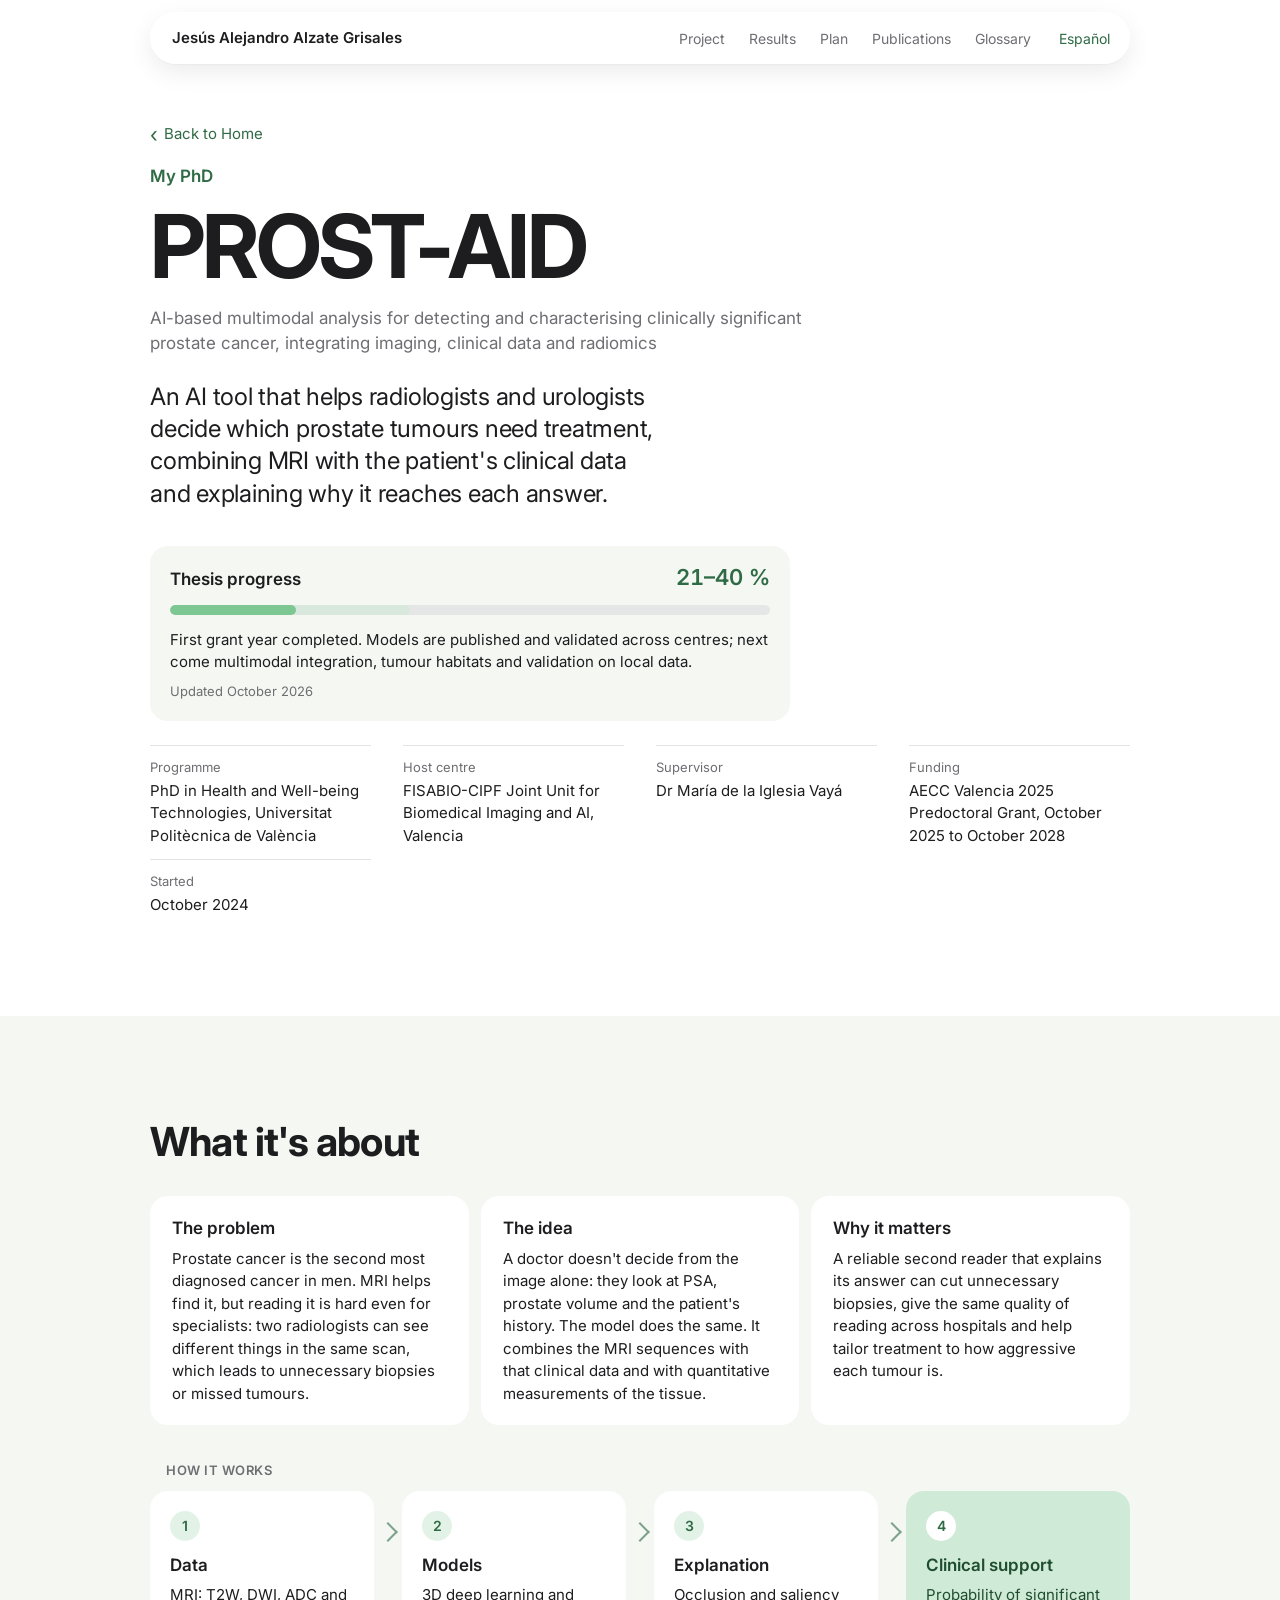
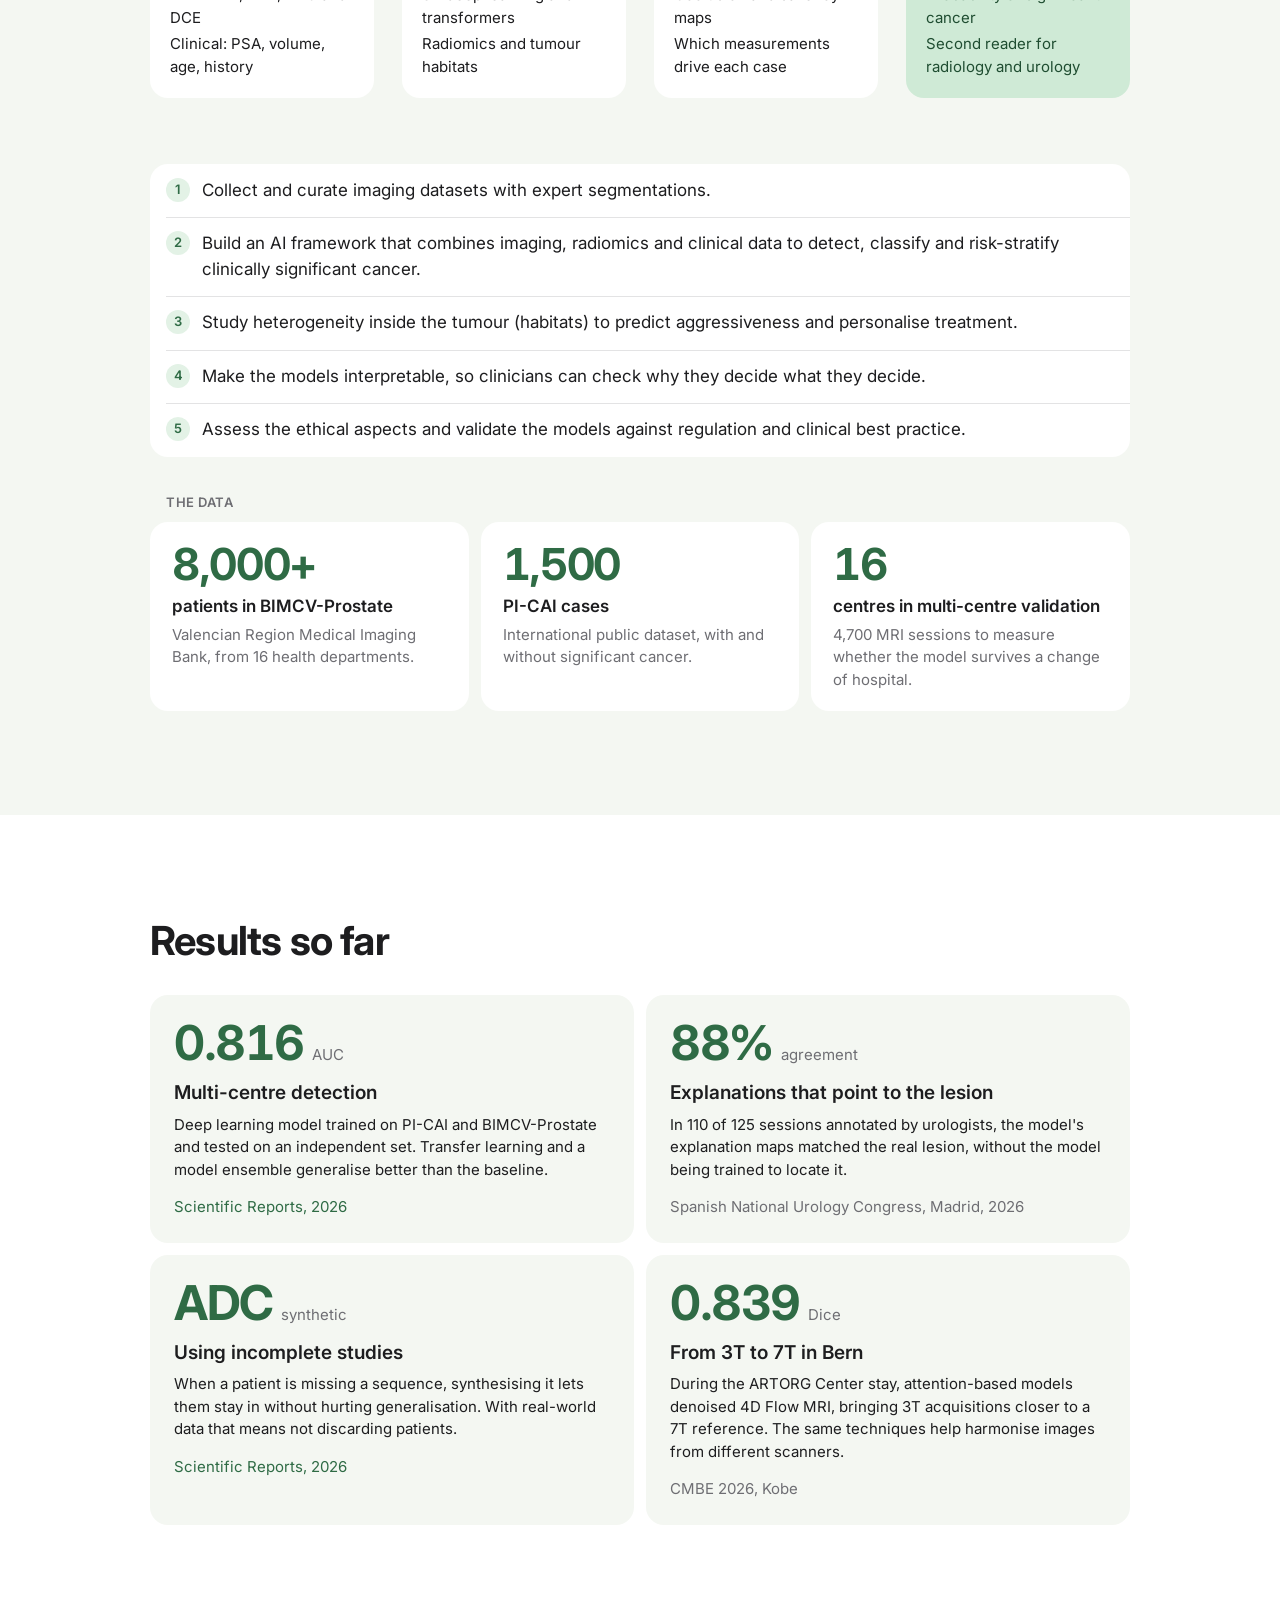
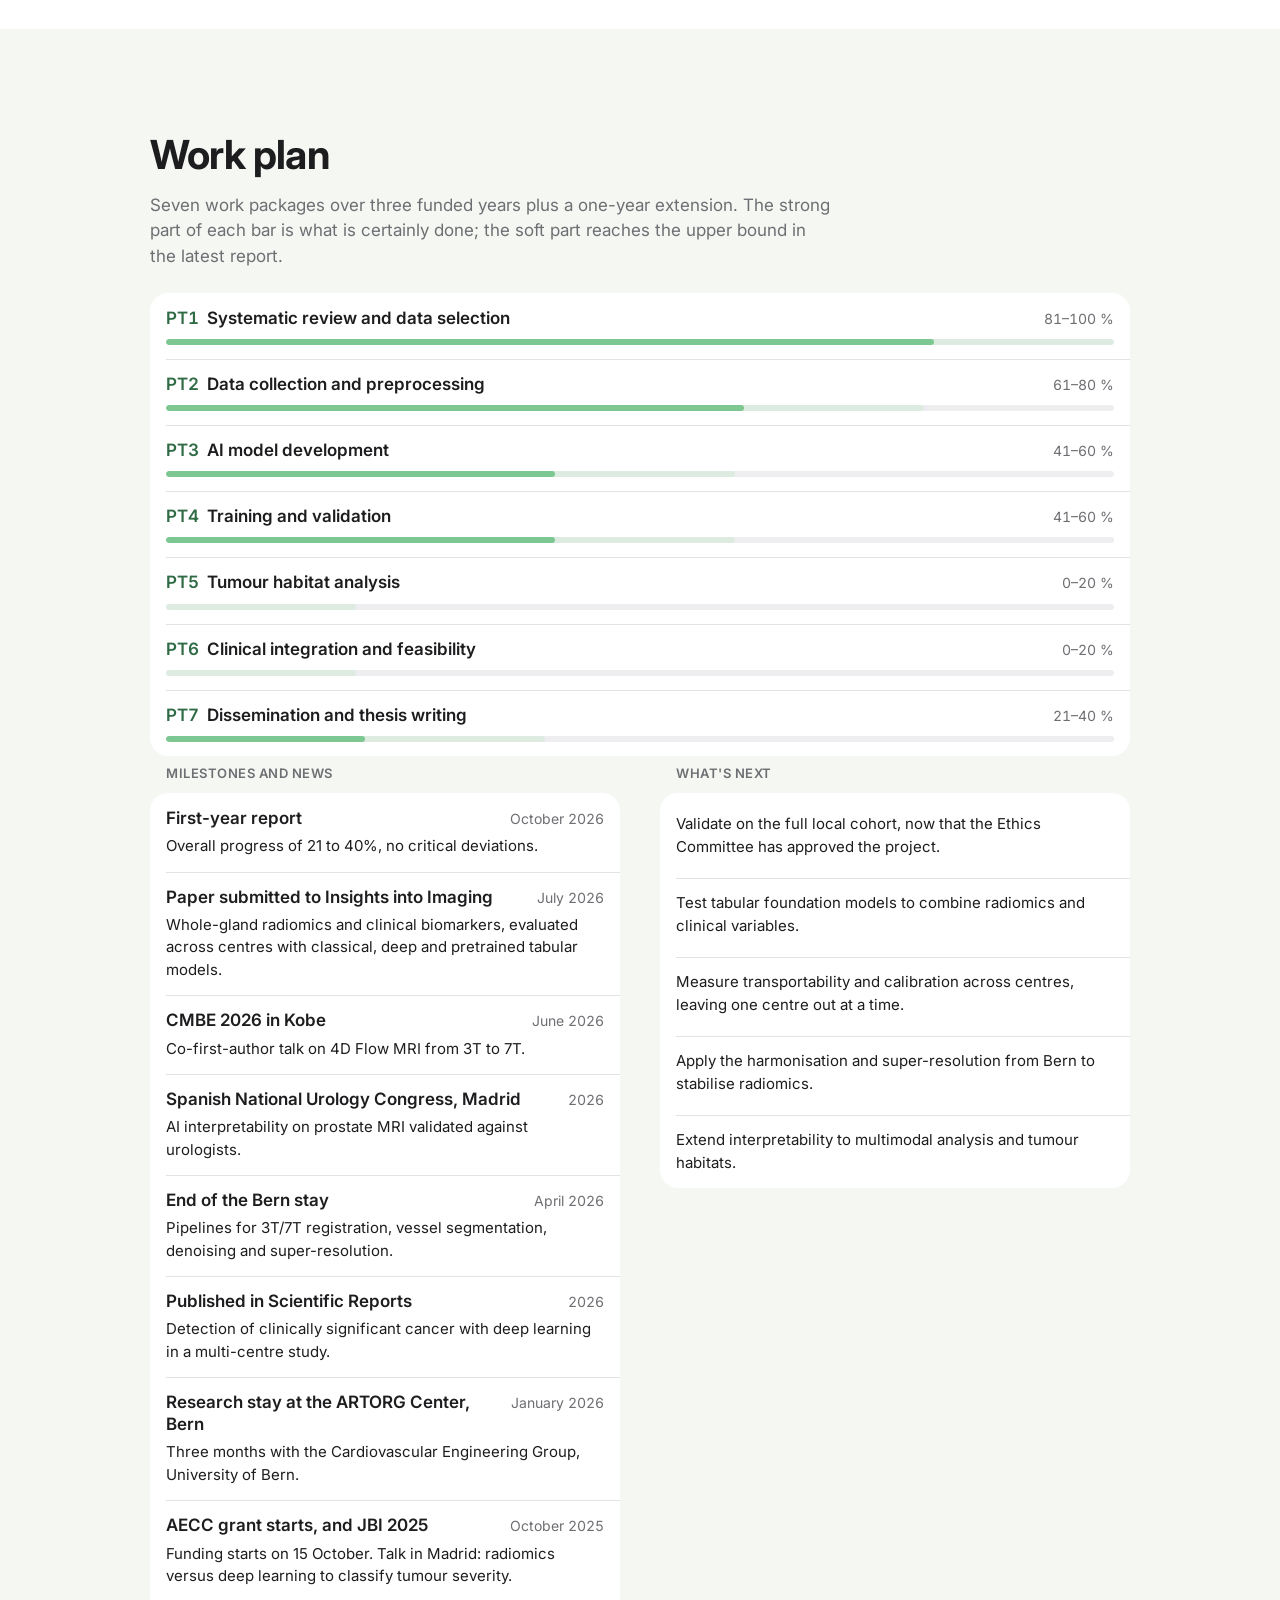
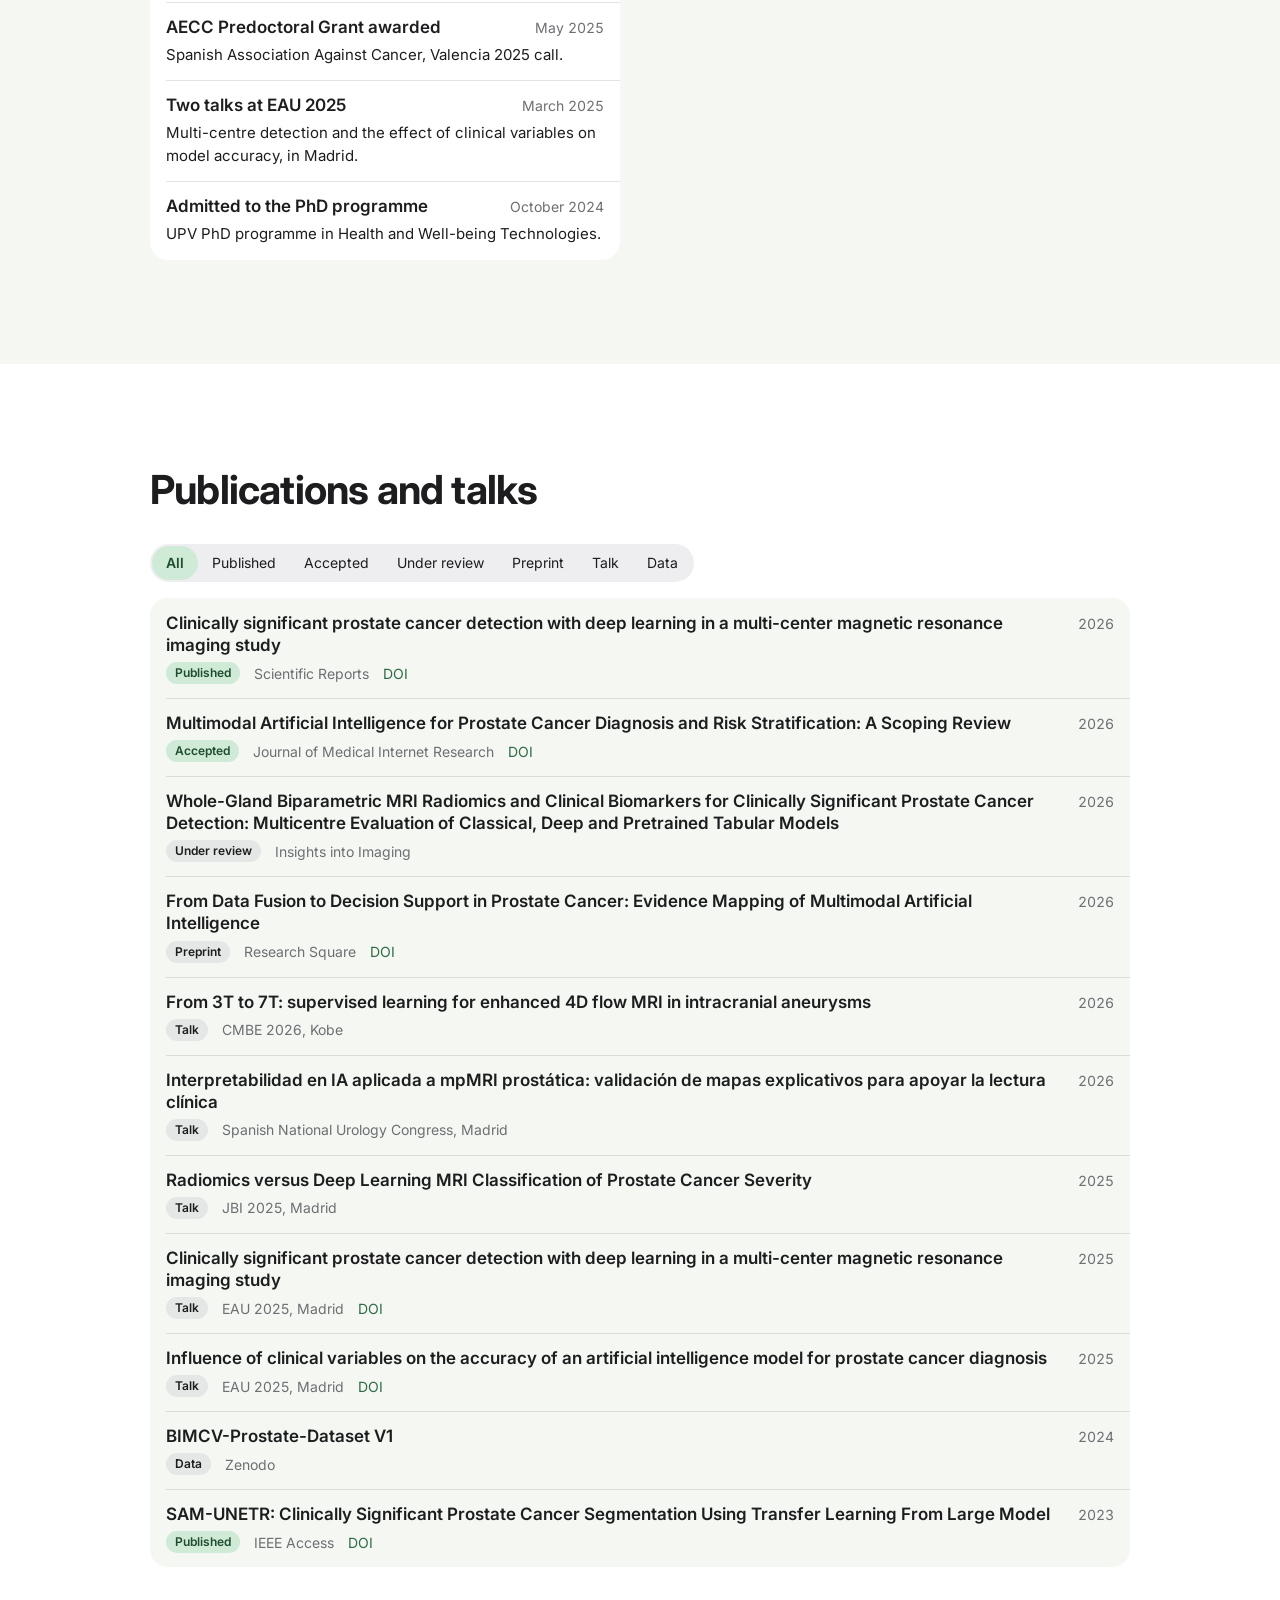
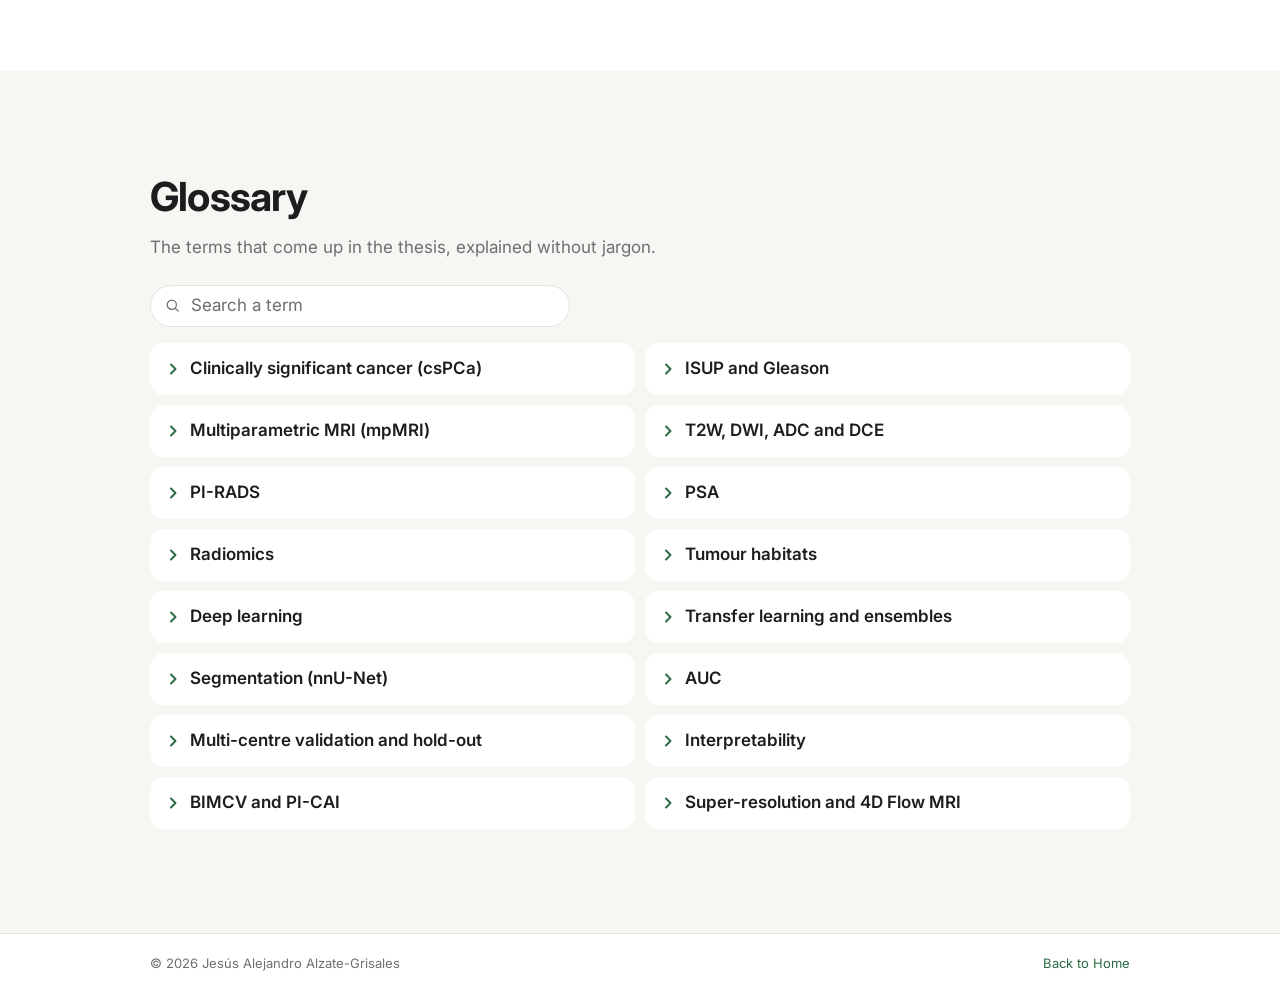
==== phd.html @ 86d47f2f "Add PhD page (PROST-AID) with progress, results, outputs and glossary Co-Authored-By: Claude Opus 5." ====
<!doctype html>
<html lang="es">
<head>
  <meta charset="utf-8">
  <meta name="viewport" content="width=device-width, initial-scale=1, viewport-fit=cover">
  <title>PROST-AID, tesis doctoral de Jesús Alejandro Alzate-Grisales</title>
  <meta name="description" content="Tesis doctoral PROST-AID: inteligencia artificial multimodal para detectar el cáncer de próstata clínicamente significativo con resonancia y datos clínicos.">
  <meta name="color-scheme" content="light dark">
  <meta name="theme-color" content="#f4f7f2" media="(prefers-color-scheme: light)">
  <meta name="theme-color" content="#000000" media="(prefers-color-scheme: dark)">
  <meta property="og:title" content="PROST-AID, tesis doctoral">
  <meta property="og:description" content="IA multimodal para detectar el cáncer de próstata clínicamente significativo.">
  <link rel="icon" href="data:image/svg+xml,%3Csvg xmlns='http://www.w3.org/2000/svg' viewBox='0 0 64 64'%3E%3Crect width='64' height='64' rx='14' fill='%23a8dcb5'/%3E%3Ctext x='32' y='42' font-family='-apple-system,Helvetica,Arial' font-size='26' font-weight='600' fill='%230f2b1a' text-anchor='middle'%3EJA%3C/text%3E%3C/svg%3E">
  <link rel="preconnect" href="https://fonts.googleapis.com">
  <link rel="preconnect" href="https://fonts.gstatic.com" crossorigin>
  <link href="https://fonts.googleapis.com/css2?family=Inter:wght@400;500;600;700&display=swap" rel="stylesheet">
  <link rel="stylesheet" href="styles.css?v=6">
</head>
<body>
  <a class="skip" href="#main" data-i18n="skip">Saltar al contenido</a>

  <header class="nav" id="nav">
    <div class="nav__pill">
      <a class="nav__brand" href="index.html">Jesús Alejandro Alzate Grisales</a>
      <nav class="nav__links" id="navLinks" aria-label="Secciones" data-i18n-aria="nav.label">
        <a href="#project" data-i18n="phd.nav.project">Proyecto</a>
        <a href="#results" data-i18n="phd.nav.results">Resultados</a>
        <a href="#plan" data-i18n="phd.nav.plan">Plan</a>
        <a href="#outputs" data-i18n="phd.nav.outputs">Publicaciones</a>
        <a href="#glossary" data-i18n="phd.nav.glossary">Glosario</a>
        <button class="lang" id="langToggle" type="button" lang="en">English</button>
      </nav>
      <button class="nav__menu" id="menuToggle" type="button" aria-expanded="false" aria-controls="navLinks">
        <span class="sr" data-i18n="nav.menu">Menú</span>
        <svg viewBox="0 0 24 24" width="22" height="22" aria-hidden="true"><path d="M4 8h16M4 16h16" stroke="currentColor" stroke-width="1.8" stroke-linecap="round"/></svg>
      </button>
    </div>
  </header>

  <main id="main">
    <section class="phero" id="top">
      <div class="wrap">
        <a class="back" href="index.html" data-i18n="phd.back">Volver al inicio</a>
        <p class="hero__role" data-i18n="phd.eyebrow">Mi doctorado</p>
        <h1 id="phdAcronym">PROST-AID</h1>
        <p class="phero__title" id="phdTitle"></p>
        <p class="phero__lede" id="phdLede"></p>

        <div class="status">
          <div class="status__top">
            <span class="status__label" data-i18n="phd.progress">Avance de la tesis</span>
            <span class="status__value" id="statusValue"></span>
          </div>
          <div class="bar" id="statusBar" role="img"><span class="bar__done"></span><span class="bar__range"></span></div>
          <p class="status__text" id="statusText"></p>
          <p class="status__updated" id="statusUpdated"></p>
        </div>

        <dl class="facts" id="facts"></dl>
      </div>
    </section>

    <section class="section section--grouped" id="project">
      <div class="wrap">
        <h2 class="reveal" data-i18n="phd.what">De qué trata</h2>
        <div class="why stagger" id="why"></div>

        <h3 class="subhead reveal" data-i18n="phd.how">Cómo funciona</h3>
        <ol class="flow stagger" id="flow"></ol>

        <h3 class="subhead reveal" data-i18n="phd.objectives">Objetivos</h3>
        <ol class="group stagger objectives" id="objectives"></ol>

        <h3 class="subhead reveal" data-i18n="phd.data">Los datos</h3>
        <div class="figures stagger" id="dataFigures"></div>
      </div>
    </section>

    <section class="section" id="results">
      <div class="wrap">
        <h2 class="reveal" data-i18n="phd.results">Resultados hasta ahora</h2>
        <div class="results stagger" id="resultCards"></div>
      </div>
    </section>

    <section class="section section--grouped" id="plan">
      <div class="wrap">
        <h2 class="reveal" data-i18n="phd.plan">Plan de trabajo</h2>
        <p class="lead reveal" data-i18n="phd.planLead">Siete paquetes de trabajo repartidos en tres años de ayuda y uno de prórroga. El tramo intenso de cada barra es lo completado con seguridad; el suave llega hasta el máximo que da el último informe.</p>
        <ol class="group stagger packages" id="packages"></ol>

        <div class="columns plan__cols">
          <div>
            <h3 class="subhead reveal" data-i18n="phd.log">Hitos y novedades</h3>
            <ol class="group stagger timeline" id="log"></ol>
          </div>
          <div>
            <h3 class="subhead reveal" data-i18n="phd.next">Lo siguiente</h3>
            <ul class="group stagger" id="next"></ul>
          </div>
        </div>
      </div>
    </section>

    <section class="section" id="outputs">
      <div class="wrap">
        <h2 class="reveal" data-i18n="phd.outputs">Publicaciones y comunicaciones</h2>
        <div class="seg reveal" role="radiogroup" aria-label="Estado" data-i18n-aria="phd.statusFilter" id="outFilter"></div>
        <ol class="group stagger outputs" id="outList"></ol>
      </div>
    </section>

    <section class="section section--grouped" id="glossary">
      <div class="wrap">
        <h2 class="reveal" data-i18n="phd.glossary">Glosario</h2>
        <p class="lead reveal" data-i18n="phd.glossaryLead">Los términos que aparecen en la tesis, explicados sin jerga.</p>
        <label class="search reveal">
          <svg viewBox="0 0 24 24" width="17" height="17" aria-hidden="true"><circle cx="11" cy="11" r="6.5" fill="none" stroke="currentColor" stroke-width="1.8"/><path d="M16 16l4 4" stroke="currentColor" stroke-width="1.8" stroke-linecap="round"/></svg>
          <span class="sr" data-i18n="phd.glossarySearch">Buscar un término</span>
          <input type="search" id="glossSearch" placeholder="Buscar un término" data-i18n-ph="phd.glossarySearch" autocomplete="off">
        </label>
        <div class="gloss stagger" id="glossList"></div>
        <p class="empty" id="glossEmpty" hidden data-i18n="phd.glossaryEmpty">Ningún término coincide.</p>
      </div>
    </section>
  </main>

  <footer class="footer">
    <div class="wrap footer__inner">
      <span>© <span id="year"></span> Jesús Alejandro Alzate-Grisales</span>
      <a href="index.html" data-i18n="phd.back">Volver al inicio</a>
    </div>
  </footer>

  <script src="data/phd.js?v=6"></script>
  <script src="js/i18n.js?v=6"></script>
  <script src="js/phd.js?v=6"></script>
</body>
</html>
---- styles.css ----
/* ---------- Tokens ----------
   Light (WCAG): ink-2 on grouped 4.7:1 · green ink on white 6.3:1, on grouped 5.9:1, on pastel-soft 5.5:1
                 primary button text #1f4d31 on pastel #cfead6 7.6:1
   Dark:         pastel #a8dcb5 on black 13.6:1, on card 11.0:1 · button text #0f2b1a on pastel 9.8:1 */
:root {
  --bg: #ffffff;
  --grouped: #f4f7f2;
  --card: #ffffff;
  --ink: #1d1d1f;
  --ink-2: #6e6e73;
  --separator: rgba(60, 60, 67, 0.14);
  --fill: rgba(118, 118, 128, 0.12);
  --green: #2f6b45;              /* links and text emphasis */
  --pastel: #cfead6;             /* primary action */
  --on-pastel: #1f4d31;
  --pastel-soft: #e3f2e6;        /* secondary action, selection */
  --switch-on: #7cc792;
  --nav-bg: rgba(255, 255, 255, 0.72);
  --nav-shadow: 0 1px 2px rgba(0,0,0,.04), 0 8px 24px rgba(0,0,0,.08);
  --radius: 18px;
  --font: -apple-system, BlinkMacSystemFont, "SF Pro Text", "Inter", "Segoe UI", system-ui, sans-serif;
  --font-display: -apple-system, BlinkMacSystemFont, "SF Pro Display", "Inter", "Segoe UI", system-ui, sans-serif;
  --ease: cubic-bezier(.25, .1, .25, 1);
  --ease-out: cubic-bezier(.16, 1, .3, 1);
}
@media (prefers-color-scheme: dark) {
  :root {
    --bg: #000000;
    --grouped: #000000;
    --card: #1c1c1e;
    --ink: #f5f5f7;
    --ink-2: #a1a1a6;
    --separator: rgba(84, 84, 88, 0.6);
    --fill: rgba(118, 118, 128, 0.24);
    --green: #a8dcb5;
    --pastel: #a8dcb5;
    --on-pastel: #0f2b1a;
    --pastel-soft: #22332a;
    --switch-on: #5fae78;
    --nav-bg: rgba(36, 36, 38, 0.72);
    --nav-shadow: 0 0 0 1px rgba(255,255,255,.08), 0 8px 24px rgba(0,0,0,.5);
  }
  .section--grouped { border-top: 1px solid var(--separator); }
}
@media (prefers-contrast: more) {
  :root { --ink-2: var(--ink); --separator: rgba(127, 127, 127, 0.7); }
}

/* ---------- Base ---------- */
*, *::before, *::after { box-sizing: border-box; }
html { scroll-behavior: smooth; scroll-padding-top: 88px; -webkit-text-size-adjust: 100%; }
body {
  margin: 0; background: var(--bg); color: var(--ink);
  font: 400 1.0625rem/1.5 var(--font);           /* 17px body */
  -webkit-font-smoothing: antialiased;
}
img { max-width: 100%; display: block; }
a { color: var(--green); text-decoration: none; }
a:hover { text-decoration: underline; text-underline-offset: 3px; }
button { font: inherit; color: inherit; }
:focus-visible { outline: 3px solid var(--green); outline-offset: 2px; border-radius: 8px; }
h1, h2, h3, h4 { margin: 0; font-family: var(--font-display); color: var(--ink); }
h2 { font-size: clamp(1.9rem, 3.4vw, 2.5rem); font-weight: 700; letter-spacing: -0.02em; line-height: 1.1; margin-bottom: 32px; }
p { margin: 0 0 1em; }
.sr { position: absolute; width: 1px; height: 1px; overflow: hidden; clip: rect(0 0 0 0); white-space: nowrap; }
.skip { position: absolute; left: 16px; top: -60px; z-index: 100; background: var(--pastel); color: var(--on-pastel); padding: 10px 16px; border-radius: 10px; }
.skip:focus { top: 12px; }

.wrap { width: min(980px, 100% - 32px); margin-inline: auto; }
.section { padding: clamp(64px, 9vw, 104px) 0; }
.section--grouped { background: var(--grouped); }
.subhead { font-size: .8125rem; font-weight: 600; color: var(--ink-2); text-transform: uppercase; letter-spacing: .04em; margin: 36px 0 10px 16px; }
.columns { display: grid; grid-template-columns: 1fr 1fr; gap: 0 40px; }
.columns > div > :first-child { margin-top: 0; }
@media (max-width: 760px) { .columns { grid-template-columns: 1fr; } .columns > div + div { margin-top: 48px; } }

/* ---------- Navigation: a floating capsule, the only translucent layer ---------- */
.nav { position: sticky; top: 12px; z-index: 50; height: 0; overflow: visible; }
.nav__pill {
  position: relative; width: min(980px, 100% - 32px); margin: 0 auto; height: 52px;
  display: flex; align-items: center; gap: 4px; padding: 0 8px 0 22px;
  border-radius: 980px; background: var(--nav-bg); box-shadow: var(--nav-shadow);
  -webkit-backdrop-filter: saturate(180%) blur(20px); backdrop-filter: saturate(180%) blur(20px);
}
@media (prefers-reduced-transparency: reduce) { .nav__pill { background: var(--card); -webkit-backdrop-filter: none; backdrop-filter: none; } }
.nav__brand { font-weight: 600; color: var(--ink); font-size: .9375rem; margin-right: auto; white-space: nowrap; overflow: hidden; text-overflow: ellipsis; }
.nav__brand:hover { text-decoration: none; }
.nav__links { display: flex; align-items: center; }
.nav__links a, .lang {
  display: inline-flex; align-items: center; min-height: 40px; padding: 0 12px; border-radius: 980px;
  color: var(--ink-2); font-size: .875rem; white-space: nowrap;
}
.nav__links a:hover { color: var(--ink); text-decoration: none; }
.nav__links a[aria-current] { color: var(--on-pastel); background: var(--pastel); }
.lang { border: 0; background: none; cursor: pointer; color: var(--green); margin-left: 4px; }
.lang:hover { background: var(--pastel-soft); }
.nav__menu { display: none; width: 44px; height: 44px; border: 0; background: none; cursor: pointer; place-items: center; border-radius: 50%; }
.nav__menu:hover { background: var(--fill); }
@media (max-width: 820px) {
  .nav__menu { display: grid; }
  .nav__pill { padding-left: 18px; }
  .nav__links {
    position: absolute; top: calc(100% + 8px); left: 0; right: 0; flex-direction: column; align-items: stretch;
    background: var(--card); border-radius: 22px; box-shadow: var(--nav-shadow); padding: 8px;
    display: none;
  }
  .nav__links.is-open { display: flex; }
  .nav__links a, .lang { font-size: 1.0625rem; min-height: 48px; padding: 0 16px; border-radius: 14px; color: var(--ink); margin: 0; }
  .lang { color: var(--green); }
}

/* ---------- Controls ---------- */
.btn {
  display: inline-flex; align-items: center; justify-content: center;
  min-height: 44px; padding: 0 22px; border-radius: 980px; border: 0; cursor: pointer;
  font-size: 1.0625rem; font-weight: 500; text-decoration: none !important; transition: filter .15s;
}
.btn:hover { filter: brightness(.96); }
.btn--primary { background: var(--pastel); color: var(--on-pastel); }
.btn--secondary { background: var(--fill); color: var(--ink); }
.btn--large { min-height: 50px; padding: 0 26px; }
.link { background: none; border: 0; color: var(--green); cursor: pointer; padding: 0; min-height: 44px; font-size: .9375rem; }
.link:hover { text-decoration: underline; text-underline-offset: 3px; }
.more { margin: 6px 0 0 16px; }

.seg { display: inline-flex; padding: 2px; border-radius: 980px; background: var(--fill); max-width: 100%; overflow-x: auto; scrollbar-width: none; }
.seg::-webkit-scrollbar { display: none; }
.seg button {
  border: 0; background: none; cursor: pointer; white-space: nowrap; min-height: 34px; padding: 0 14px;
  border-radius: 980px; font-size: .875rem; color: var(--ink);
}
.seg button[aria-checked="true"] { background: var(--pastel); color: var(--on-pastel); font-weight: 600; }

.toggle { display: inline-flex; align-items: center; gap: 10px; min-height: 44px; cursor: pointer; font-size: .9375rem; }
.toggle input { position: absolute; opacity: 0; width: 1px; height: 1px; }
.toggle__ui { width: 46px; height: 28px; border-radius: 28px; background: rgba(120, 120, 128, 0.32); position: relative; flex: none; transition: background .2s; }
.toggle__ui::after { content: ""; position: absolute; top: 2px; left: 2px; width: 24px; height: 24px; border-radius: 50%; background: #fff; box-shadow: 0 2px 4px rgba(0,0,0,.2); transition: transform .2s var(--ease); }
.toggle input:checked + .toggle__ui { background: var(--switch-on); }
.toggle input:checked + .toggle__ui::after { transform: translateX(18px); }
.toggle input:focus-visible + .toggle__ui { outline: 3px solid var(--green); outline-offset: 2px; }

/* ---------- Hero ---------- */
.hero { padding: 120px 0 clamp(64px, 9vw, 104px); }
.hero__grid { display: grid; grid-template-columns: minmax(260px, 380px) 1fr; gap: clamp(32px, 6vw, 72px); align-items: center; }
.hero__figure { margin: 0; position: relative; }
.hero__figure::before {                       /* soft pastel plate behind the portrait */
  content: ""; position: absolute; inset: 24px -18px -18px 24px; border-radius: 32px; background: var(--pastel); opacity: .7;
}
.hero__figure img { position: relative; width: 100%; height: auto; aspect-ratio: 4 / 5; object-fit: cover; object-position: 50% 18%; border-radius: 28px; background: var(--grouped); }
.hero__role { margin: 0 0 12px; font-size: 1.0625rem; font-weight: 600; color: var(--green); }
.hero h1 { font-size: clamp(2.5rem, 5.4vw, 4rem); font-weight: 700; letter-spacing: -0.03em; line-height: 1.04; }
.hero__lede { margin: 20px 0 0; font-size: clamp(1.25rem, 2.1vw, 1.5rem); line-height: 1.35; letter-spacing: -0.01em; max-width: 30ch; }
.hero__aff { margin: 14px 0 0; color: var(--ink-2); }
.hero__cta { display: flex; flex-wrap: wrap; gap: 12px; margin: 28px 0 16px; }
@media (max-width: 760px) {
  .hero { padding-top: 96px; }
  .hero__grid { grid-template-columns: 1fr; }
  .hero__figure { max-width: 300px; }
}

.profiles { list-style: none; padding: 0; margin: 0 0 0 -8px; display: flex; flex-wrap: wrap; gap: 0 4px; }
.profiles a { display: inline-flex; align-items: center; min-height: 44px; padding: 0 8px; font-size: .9375rem; }
.contact .profiles { justify-content: center; margin: 0; }

/* ---------- Grouped lists (inset grouped style) ---------- */
.group { list-style: none; margin: 0; padding: 0; background: var(--card); border-radius: var(--radius); overflow: hidden; }
.section:not(.section--grouped) .group { background: var(--grouped); }
@media (prefers-color-scheme: dark) { .section:not(.section--grouped) .group { background: var(--card); } }
.group li { padding: 14px 16px; position: relative; }
.group li + li::before { content: ""; position: absolute; top: 0; left: 16px; right: 0; border-top: 1px solid var(--separator); }
.group li[hidden] { display: none; }
.item__top { display: flex; justify-content: space-between; gap: 16px; align-items: baseline; }
.item__title { font-weight: 600; line-height: 1.3; }
.item__when { font-size: .875rem; color: var(--ink-2); white-space: nowrap; font-variant-numeric: tabular-nums; }
.item__org { font-size: .9375rem; color: var(--ink-2); margin-top: 2px; }
.item__text { font-size: .9375rem; margin: 6px 0 0; }
.group--compact li { padding: 11px 16px; }
.group--compact .item__title { font-weight: 400; }

/* ---------- About ---------- */
.about { display: grid; grid-template-columns: 1.5fr 1fr; gap: 24px 48px; align-items: start; }
.about__text p { font-size: 1.1875rem; line-height: 1.55; max-width: 60ch; }
.skills { margin: 0; background: var(--card); border-radius: var(--radius); }
.skills div { padding: 12px 16px; position: relative; }
.skills div + div::before { content: ""; position: absolute; top: 0; left: 16px; right: 0; border-top: 1px solid var(--separator); }
.skills dt { font-size: .8125rem; color: var(--ink-2); }
.skills dd { margin: 2px 0 0; font-size: .9375rem; }
@media (max-width: 760px) { .about { grid-template-columns: 1fr; } }
.areas { list-style: none; margin: 0; padding: 0; display: grid; grid-template-columns: repeat(2, 1fr); gap: 12px; }
.areas li { background: var(--card); border-radius: var(--radius); padding: 18px 20px; }
.areas h4 { margin: 0 0 4px; font-size: 1.0625rem; font-weight: 600; }
.areas p { margin: 0; font-size: .9375rem; color: var(--ink-2); }
@media (max-width: 600px) { .areas { grid-template-columns: 1fr; } }

/* ---------- Publications ---------- */
.pubhead { display: flex; flex-wrap: wrap; justify-content: space-between; align-items: baseline; gap: 8px 24px; margin-bottom: 24px; }
.pubhead h2 { margin: 0; }
.pubhead__meta { margin: 0; color: var(--ink-2); font-size: .9375rem; }
.toolbar { display: flex; flex-wrap: wrap; align-items: center; gap: 12px 16px; }
.search { flex: 1 1 260px; display: flex; align-items: center; gap: 8px; background: var(--card); border-radius: 980px; padding: 0 14px; color: var(--ink-2); box-shadow: inset 0 0 0 1px var(--separator); }
.search input { flex: 1; min-width: 0; border: 0; background: none; outline: none; min-height: 42px; font: inherit; font-size: 1.0625rem; color: var(--ink); }
.search input::placeholder { color: var(--ink-2); }
.search:focus-within { outline: 3px solid var(--green); outline-offset: 1px; }
.toolbar__status { display: flex; justify-content: space-between; align-items: center; gap: 12px; margin: 8px 0 12px; color: var(--ink-2); font-size: .9375rem; font-variant-numeric: tabular-nums; }

.year { background: var(--card); border-radius: var(--radius); margin-bottom: 12px; overflow: hidden; }
.year__head {
  all: unset; box-sizing: border-box; width: 100%; cursor: pointer; display: flex; align-items: center; gap: 12px;
  min-height: 56px; padding: 0 16px;
}
.year__head:focus-visible { outline: 3px solid var(--green); outline-offset: -3px; border-radius: var(--radius); }
.chev { width: 14px; height: 14px; color: var(--green); flex: none; transition: transform .2s var(--ease); }
.year__head[aria-expanded="true"] .chev { transform: rotate(90deg); }
.year__label { font: 600 1.375rem/1 var(--font-display); letter-spacing: -0.01em; font-variant-numeric: tabular-nums; }
.year__count { margin-left: auto; color: var(--ink-2); font-size: .9375rem; }
.year__body { list-style: none; margin: 0; padding: 0 0 4px; }
.year__body[hidden] { display: none; }

.pub { padding: 14px 16px 10px 42px; position: relative; }
.pub::before { content: ""; position: absolute; top: 0; left: 42px; right: 0; border-top: 1px solid var(--separator); }
.pub__title { font-size: 1.0625rem; font-weight: 600; line-height: 1.35; margin: 0; }
.pub__title a { color: var(--ink); }
.pub__title a:hover { color: var(--green); }
.pub__authors { margin: 4px 0 0; font-size: .9375rem; color: var(--ink-2); }
.pub__authors strong { color: var(--ink); font-weight: 600; }
.pub__authors button { background: none; border: 0; padding: 0; color: var(--green); cursor: pointer; font-size: inherit; }
.pub__venue { margin: 2px 0 0; font-size: .9375rem; color: var(--ink-2); }
.pub__meta { display: flex; flex-wrap: wrap; align-items: center; gap: 0 18px; margin-top: 2px; font-size: .875rem; color: var(--ink-2); }
.pub__meta .link { display: inline-flex; align-items: center; font-size: .875rem; min-height: 36px; }
@media (max-width: 560px) { .pub { padding-left: 16px; } .pub::before { left: 16px; } }

.empty { text-align: center; color: var(--ink-2); padding: 40px 0; }
.pubfoot { margin-top: 24px; }

/* ---------- Contact & footer ---------- */
.contact { text-align: center; }
.contact h2 { margin-bottom: 12px; }
.contact__inner p { color: var(--ink-2); font-size: 1.1875rem; margin: 0; }
.contact__mail { display: flex; flex-wrap: wrap; justify-content: center; gap: 12px; margin: 28px 0 16px; }
.footer { padding: 20px 0 32px; font-size: .8125rem; color: var(--ink-2); border-top: 1px solid var(--separator); }
.footer__inner { display: flex; flex-wrap: wrap; justify-content: space-between; gap: 8px; }
.noscript { text-align: center; padding: 16px; }

.toast {
  position: fixed; left: 50%; bottom: 24px; transform: translateX(-50%); opacity: 0; pointer-events: none; z-index: 90;
  background: var(--ink); color: var(--bg); padding: 10px 18px; border-radius: 980px; font-size: .9375rem;
  transition: opacity .2s; max-width: calc(100% - 32px);
}
.toast.is-on { opacity: 1; }

/* ---------- PhD page ---------- */
.phero { padding: 112px 0 clamp(56px, 8vw, 88px); }
.back { display: inline-flex; align-items: center; min-height: 44px; font-size: .9375rem; margin-bottom: 8px; }
.back::before { content: "‹"; font-size: 1.4em; line-height: 1; margin-right: 6px; }
.phero h1 { font-size: clamp(3rem, 8vw, 5.5rem); font-weight: 700; letter-spacing: -0.04em; line-height: 1; }
.phero__title { margin: 16px 0 0; color: var(--ink-2); font-size: 1.0625rem; max-width: 62ch; }
.phero__lede { margin: 24px 0 0; font-size: clamp(1.25rem, 2.1vw, 1.5rem); line-height: 1.35; letter-spacing: -0.01em; max-width: 34ch; }
.lead { color: var(--ink-2); max-width: 62ch; margin: -16px 0 24px; }

.status { margin-top: 36px; background: var(--grouped); border-radius: var(--radius); padding: 20px; max-width: 640px; }
@media (prefers-color-scheme: dark) { .status { background: var(--card); } }
.status__top { display: flex; justify-content: space-between; align-items: baseline; gap: 12px; margin-bottom: 12px; }
.status__label { font-weight: 600; }
.status__value { font: 600 1.375rem/1 var(--font-display); font-variant-numeric: tabular-nums; color: var(--green); }
.status__text { margin: 14px 0 0; font-size: .9375rem; }
.status__updated { margin: 8px 0 0; font-size: .8125rem; color: var(--ink-2); }

/* progress shown as a range: solid up to what is certain, soft up to the reported ceiling */
.bar { position: relative; height: 10px; border-radius: 10px; background: var(--fill); overflow: hidden; }
.bar--thin { height: 6px; margin-top: 10px; }
.bar__done, .bar__range { position: absolute; inset: 0 auto 0 0; border-radius: inherit; }
.bar__range { width: var(--to); background: var(--pastel); opacity: .55; }
.bar__done { width: var(--from); background: var(--switch-on); z-index: 1; }
.js .bar__done, .js .bar__range { transition: width 1.1s var(--ease-out) .2s; }
.js .stagger:not(.is-in) .bar__done, .js .stagger:not(.is-in) .bar__range { width: 0; }

.facts { margin: 24px 0 0; display: grid; grid-template-columns: repeat(auto-fit, minmax(220px, 1fr)); gap: 0 32px; max-width: 980px; }
.facts div { padding: 12px 0; border-top: 1px solid var(--separator); }
.facts dt { font-size: .8125rem; color: var(--ink-2); }
.facts dd { margin: 2px 0 0; font-size: .9375rem; }

.why { display: grid; grid-template-columns: repeat(3, 1fr); gap: 12px; }
.card { background: var(--card); border-radius: var(--radius); padding: 20px 22px; }
.card h3 { font-size: 1.0625rem; font-weight: 600; margin-bottom: 6px; }
.card p { margin: 0; font-size: .9375rem; }
@media (max-width: 820px) { .why { grid-template-columns: 1fr; } }

/* the signature element: data flowing into a decision */
.flow { list-style: none; margin: 0; padding: 0; display: grid; grid-template-columns: repeat(4, 1fr); gap: 28px; counter-reset: step; }
.flow__step { position: relative; background: var(--card); border-radius: var(--radius); padding: 20px; counter-increment: step; }
.flow__step::before {
  content: counter(step); display: grid; place-items: center; width: 30px; height: 30px; border-radius: 50%;
  background: var(--pastel-soft); color: var(--green); font-weight: 600; font-size: .875rem; margin-bottom: 12px;
}
.flow__step:not(:last-child)::after {
  content: ""; position: absolute; top: 34px; right: -21px; width: 14px; height: 14px;
  border-top: 2px solid var(--green); border-right: 2px solid var(--green); transform: rotate(45deg); opacity: .6;
}
.flow__step:last-child { background: var(--pastel); color: var(--on-pastel); }
.flow__step:last-child h3 { color: var(--on-pastel); }
.flow__step:last-child::before { background: var(--card); }
.flow h3 { font-size: 1.0625rem; font-weight: 600; margin-bottom: 6px; }
.flow ul { list-style: none; margin: 0; padding: 0; font-size: .9375rem; }
.flow ul li + li { margin-top: 4px; }
@media (max-width: 820px) {
  .flow { grid-template-columns: 1fr; gap: 26px; }
  .flow__step:not(:last-child)::after { top: auto; right: auto; bottom: -19px; left: 32px; transform: rotate(135deg); }
}

.objectives { counter-reset: obj; }
.objectives li { counter-increment: obj; padding-left: 52px; }
.objectives li::after { content: counter(obj); position: absolute; left: 16px; top: 14px; width: 24px; height: 24px; border-radius: 50%; background: var(--pastel-soft); color: var(--green); font-size: .8125rem; font-weight: 600; display: grid; place-items: center; }

.figures { display: grid; grid-template-columns: repeat(3, 1fr); gap: 12px; }
.figure { background: var(--card); border-radius: var(--radius); padding: 20px 22px; }
.figure__value { display: block; font: 700 clamp(2rem, 4vw, 2.75rem)/1 var(--font-display); letter-spacing: -0.03em; color: var(--green); font-variant-numeric: tabular-nums; }
.figure__label { display: block; font-weight: 600; margin-top: 8px; }
.figure p { margin: 4px 0 0; font-size: .9375rem; color: var(--ink-2); }
@media (max-width: 760px) { .figures { grid-template-columns: 1fr; } }

.results { display: grid; grid-template-columns: repeat(2, 1fr); gap: 12px; }
.result { background: var(--grouped); border-radius: var(--radius); padding: 24px; }
@media (prefers-color-scheme: dark) { .result { background: var(--card); } }
.result__metric { margin: 0 0 12px; }
.result__metric span { font: 700 clamp(2.25rem, 4.4vw, 3rem)/1 var(--font-display); letter-spacing: -0.03em; color: var(--green); font-variant-numeric: tabular-nums; }
.result__metric small { font-size: .9375rem; color: var(--ink-2); margin-left: 4px; }
.result h3 { font-size: 1.1875rem; font-weight: 600; margin-bottom: 6px; }
.result p { font-size: .9375rem; }
.result__src { margin: 0; color: var(--ink-2); font-size: .875rem; }
@media (max-width: 760px) { .results { grid-template-columns: 1fr; } }

.pkg__id { color: var(--green); font-variant-numeric: tabular-nums; margin-right: 4px; }
.plan__cols { margin-top: 8px; }
.timeline .item__title { font-weight: 600; }

#outFilter { margin-bottom: 16px; }
.out__meta { display: flex; flex-wrap: wrap; align-items: center; gap: 4px 14px; margin-top: 6px; font-size: .875rem; color: var(--ink-2); }
.chip { display: inline-flex; align-items: center; min-height: 22px; padding: 0 9px; border-radius: 980px; font-size: .75rem; font-weight: 600; background: var(--fill); color: var(--ink); }
.chip--published, .chip--accepted { background: var(--pastel); color: var(--on-pastel); }

#glossary .search { max-width: 420px; margin-bottom: 16px; }
.gloss { display: grid; grid-template-columns: repeat(2, 1fr); gap: 10px; align-items: start; }
.gloss__item { background: var(--card); border-radius: 14px; }
.gloss__item summary { display: flex; align-items: center; gap: 10px; min-height: 52px; padding: 0 16px; cursor: pointer; font-weight: 600; list-style: none; }
.gloss__item summary::-webkit-details-marker { display: none; }
.gloss__item[open] .chev { transform: rotate(90deg); }
.gloss__item summary:focus-visible { outline: 3px solid var(--green); outline-offset: -3px; border-radius: 14px; }
.gloss__item p { margin: 0; padding: 0 16px 16px 40px; font-size: .9375rem; }
@media (max-width: 760px) { .gloss { grid-template-columns: 1fr; } }

.about__more { display: inline-flex; align-items: center; min-height: 44px; font-weight: 500; }

/* ---------- Motion ----------
   Entrance on load, reveal on scroll, short and once. Reduced motion turns all of it off. */
@keyframes rise { from { opacity: 0; transform: translate3d(0, 18px, 0); } }
@keyframes plate { from { opacity: 0; transform: translate3d(-24px, -24px, 0) scale(.96); } }
@keyframes settle { from { opacity: 0; transform: scale(1.04); } }

.hero__figure img { animation: settle .9s var(--ease-out) both; }
.hero__figure::before { animation: plate 1s .15s var(--ease-out) both; transform: translate3d(0, var(--py, 0px), 0); }
.hero__text > * { animation: rise .7s var(--ease-out) both; }
.hero__text > :nth-child(1) { animation-delay: .1s; }
.hero__text > :nth-child(2) { animation-delay: .18s; }
.hero__text > :nth-child(3) { animation-delay: .26s; }
.hero__text > :nth-child(4) { animation-delay: .32s; }
.hero__text > :nth-child(5) { animation-delay: .38s; }
.hero__text > :nth-child(6) { animation-delay: .44s; }
.nav__pill { animation: rise .6s var(--ease-out) both; transition: box-shadow .3s, background .3s; }
.nav.is-scrolled .nav__pill { box-shadow: var(--nav-shadow), 0 12px 32px rgba(0,0,0,.06); }

/* single blocks */
.js .reveal { transition: opacity .7s var(--ease-out), transform .7s var(--ease-out); }
.js .reveal:not(.is-in) { opacity: 0; transform: translate3d(0, 28px, 0); }
/* lists: the children arrive one after another */
.js .stagger > * { transition: opacity .6s var(--ease-out), transform .6s var(--ease-out); transition-delay: calc(min(var(--i, 0), 8) * 60ms); }
.js .stagger:not(.is-in) > * { opacity: 0; transform: translate3d(0, 20px, 0); }
.stagger > :nth-child(2) { --i: 1; } .stagger > :nth-child(3) { --i: 2; } .stagger > :nth-child(4) { --i: 3; }
.stagger > :nth-child(5) { --i: 4; } .stagger > :nth-child(6) { --i: 5; } .stagger > :nth-child(7) { --i: 6; }
.stagger > :nth-child(8) { --i: 7; } .stagger > :nth-child(n+9) { --i: 8; }
.js dl.stagger > * { transition-delay: calc(min(var(--i, 0), 8) * 30ms); }

/* opening a year, or showing more rows */
.is-opening > li { animation: rise .45s var(--ease-out) both; }
.is-opening > li:nth-child(2) { animation-delay: 40ms; } .is-opening > li:nth-child(3) { animation-delay: 80ms; }
.is-opening > li:nth-child(4) { animation-delay: 120ms; } .is-opening > li:nth-child(n+5) { animation-delay: 160ms; }

/* light physicality on cards and buttons */
.areas li { transition: transform .3s var(--ease-out), box-shadow .3s var(--ease-out); }
@media (hover: hover) {
  .areas li:hover { transform: translateY(-3px); box-shadow: 0 10px 28px rgba(0,0,0,.07); }
}
.btn { transition: filter .15s, transform .15s var(--ease-out); }
.btn:active { transform: scale(.97); }

@media (prefers-reduced-motion: reduce) {
  html { scroll-behavior: auto; }
  *, *::before, *::after { transition-duration: .01ms !important; transition-delay: 0s !important; animation: none !important; }
  .js .reveal:not(.is-in), .js .stagger:not(.is-in) > * { opacity: 1; transform: none; }
  .hero__figure::before { transform: none; }
}
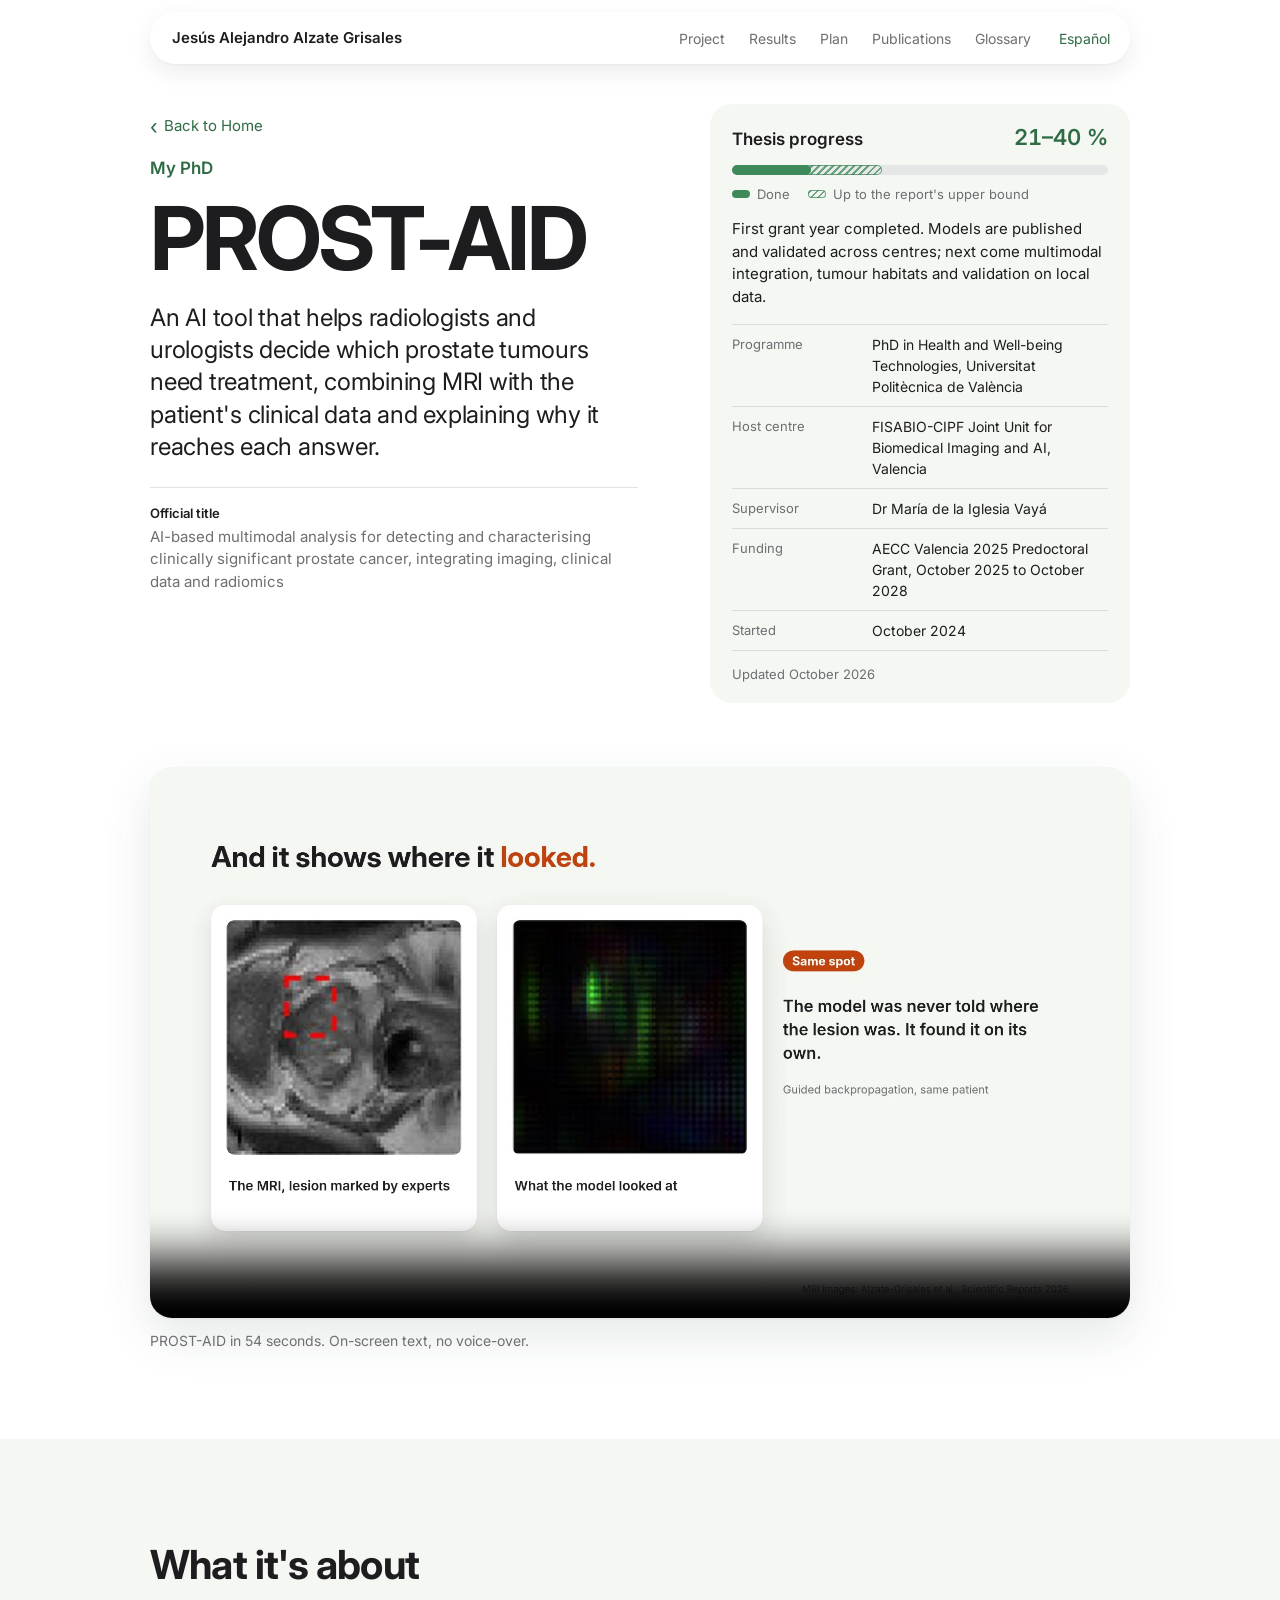
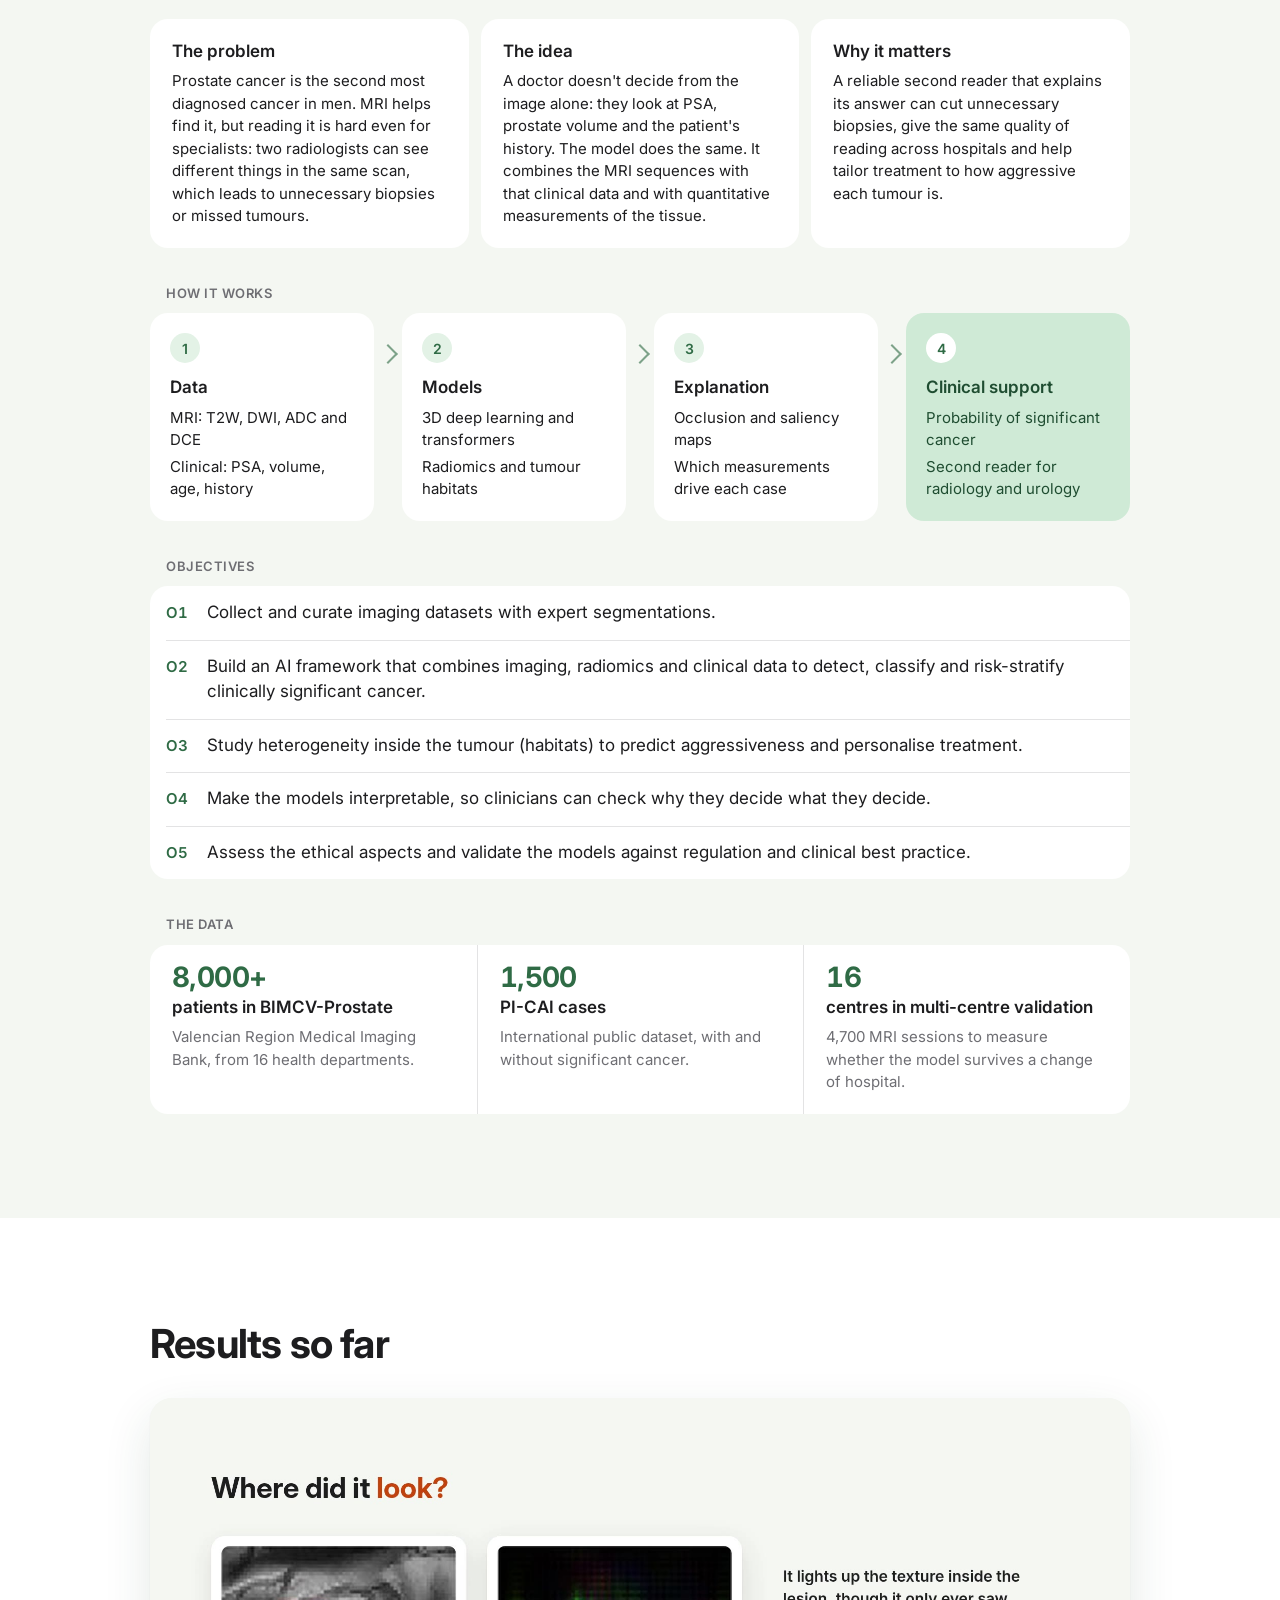
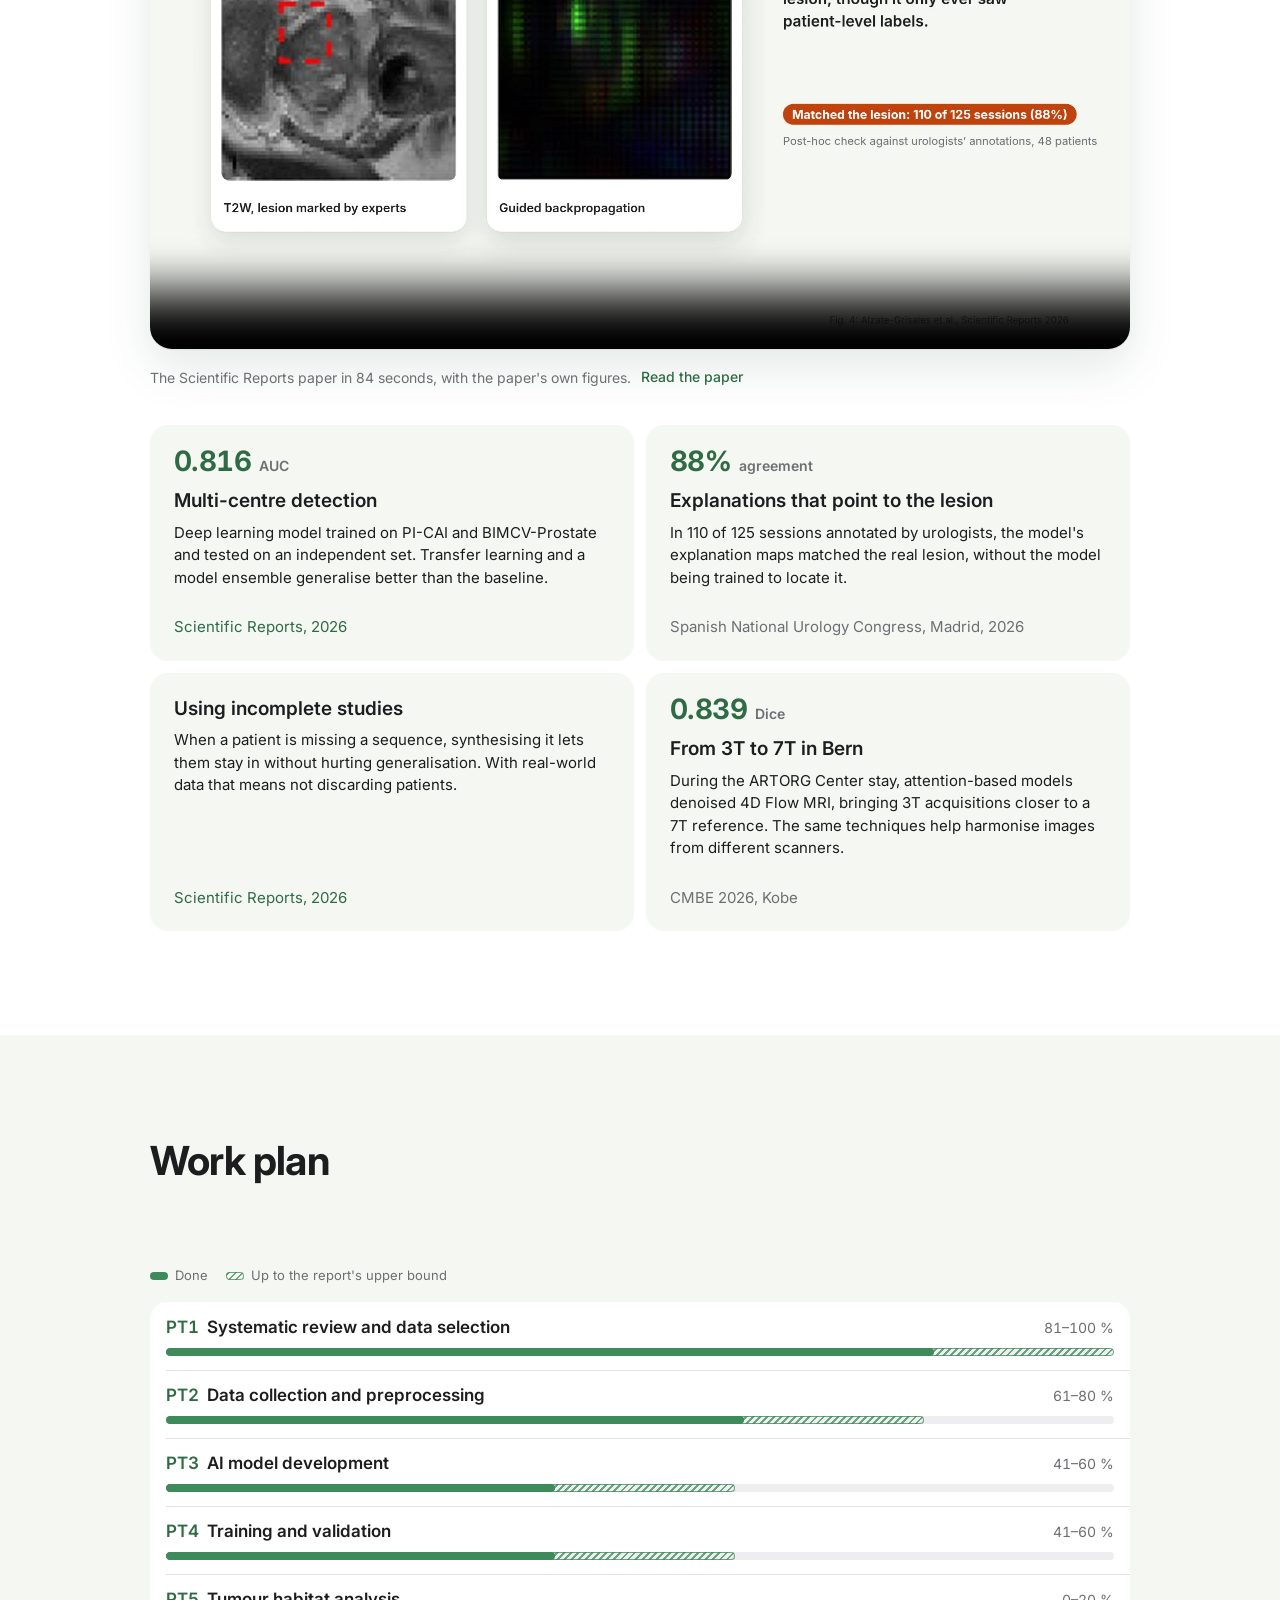
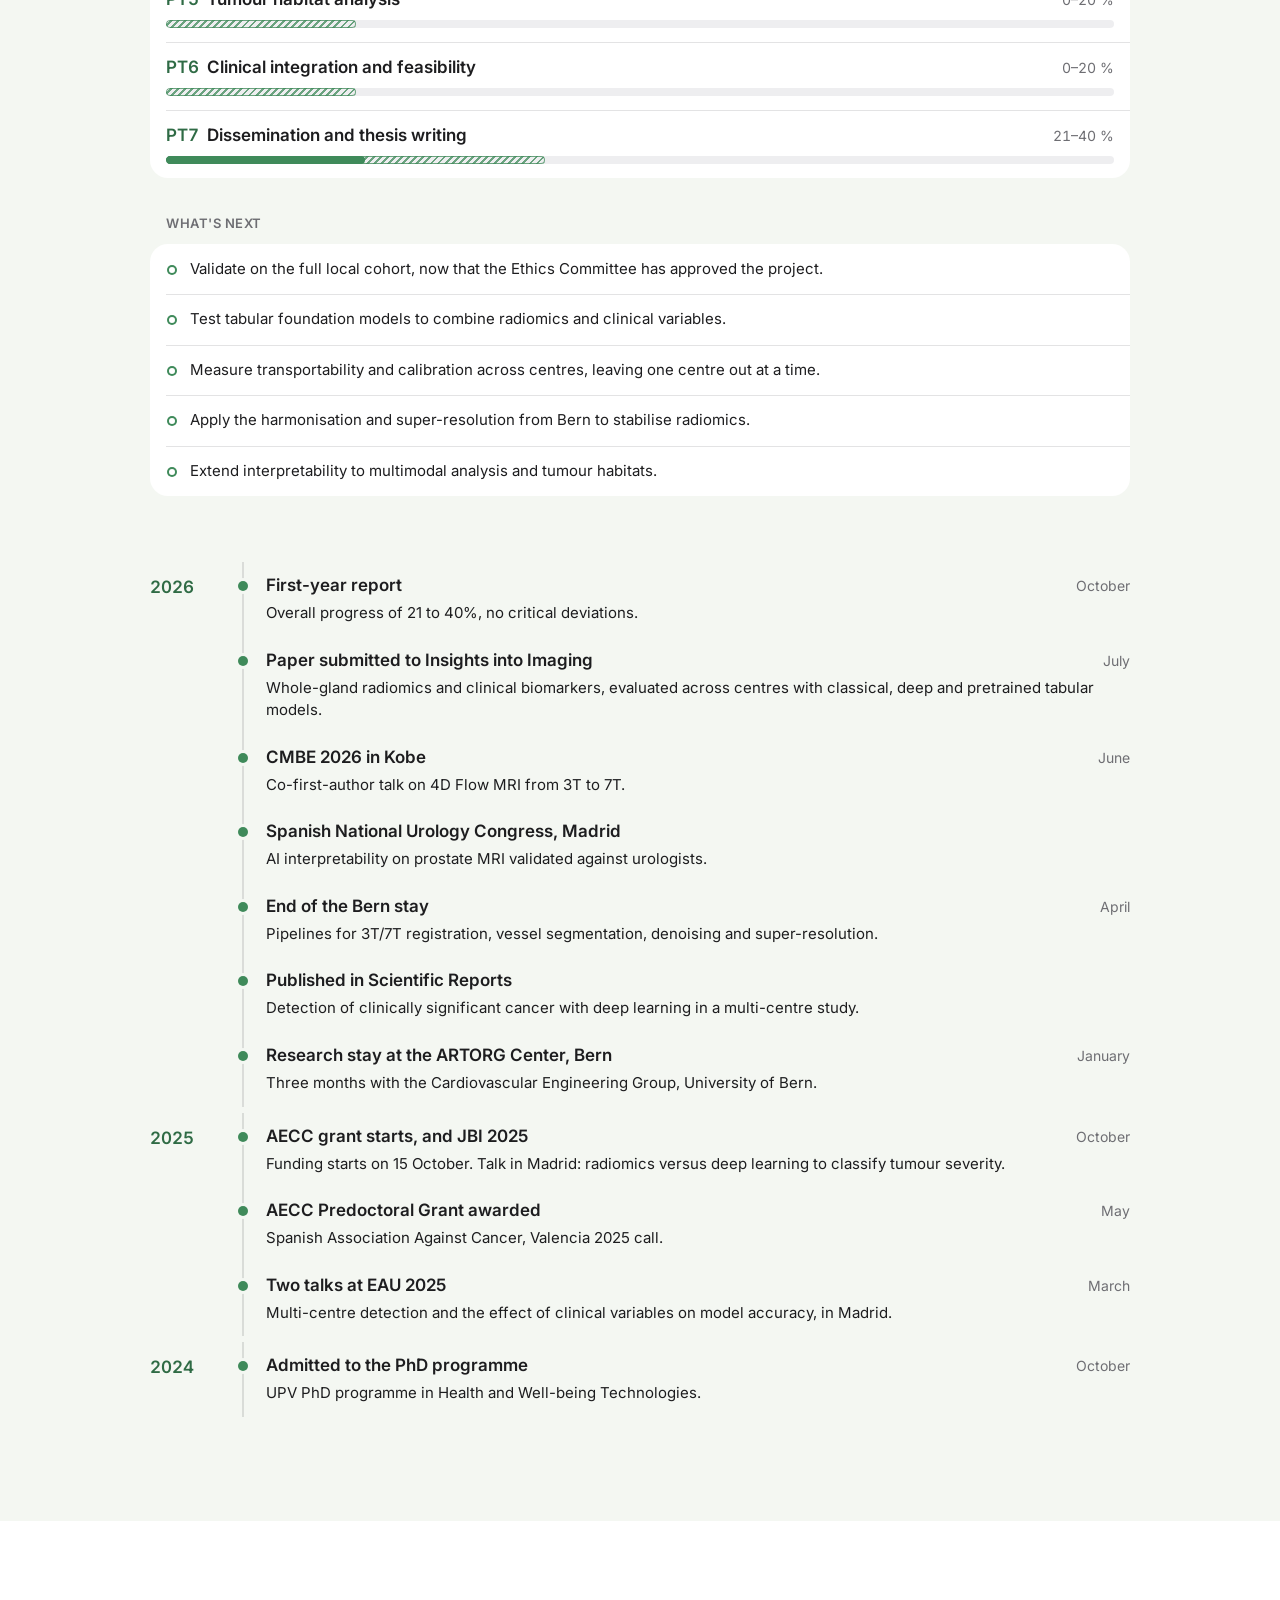
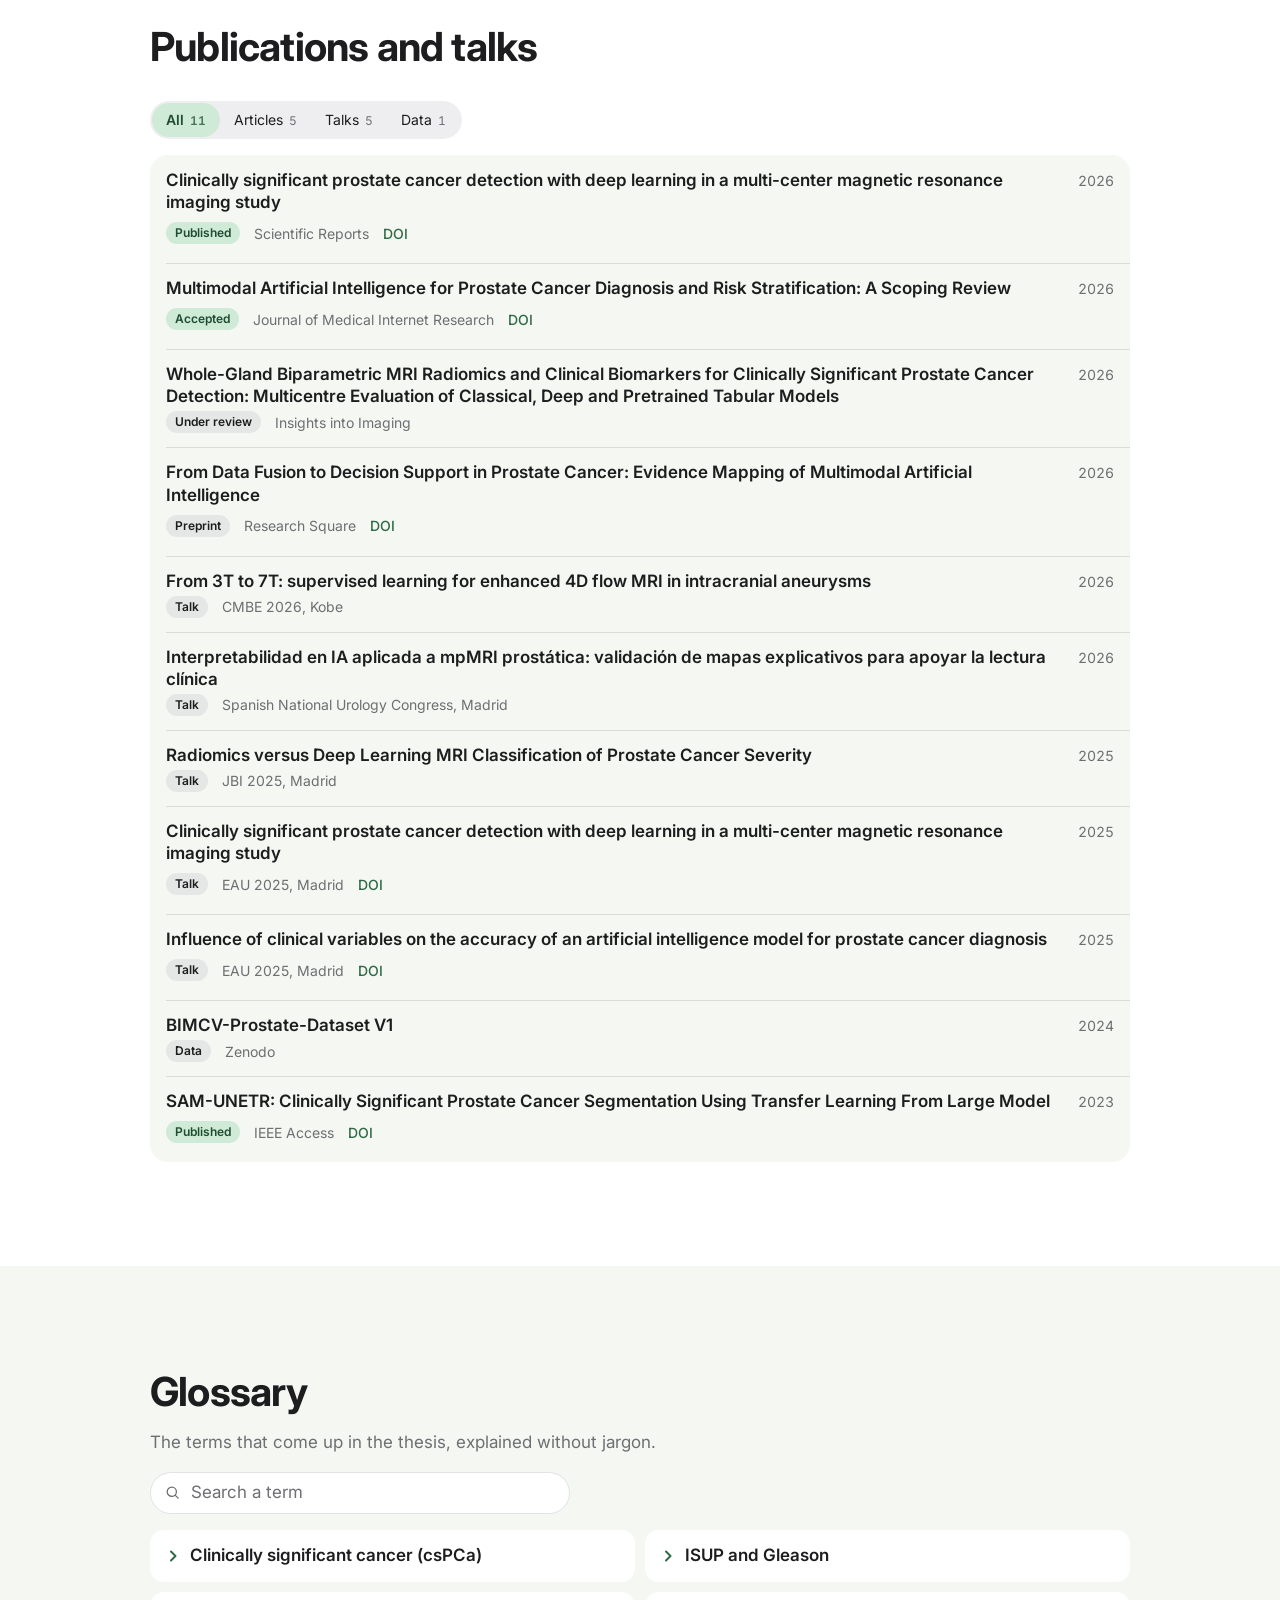
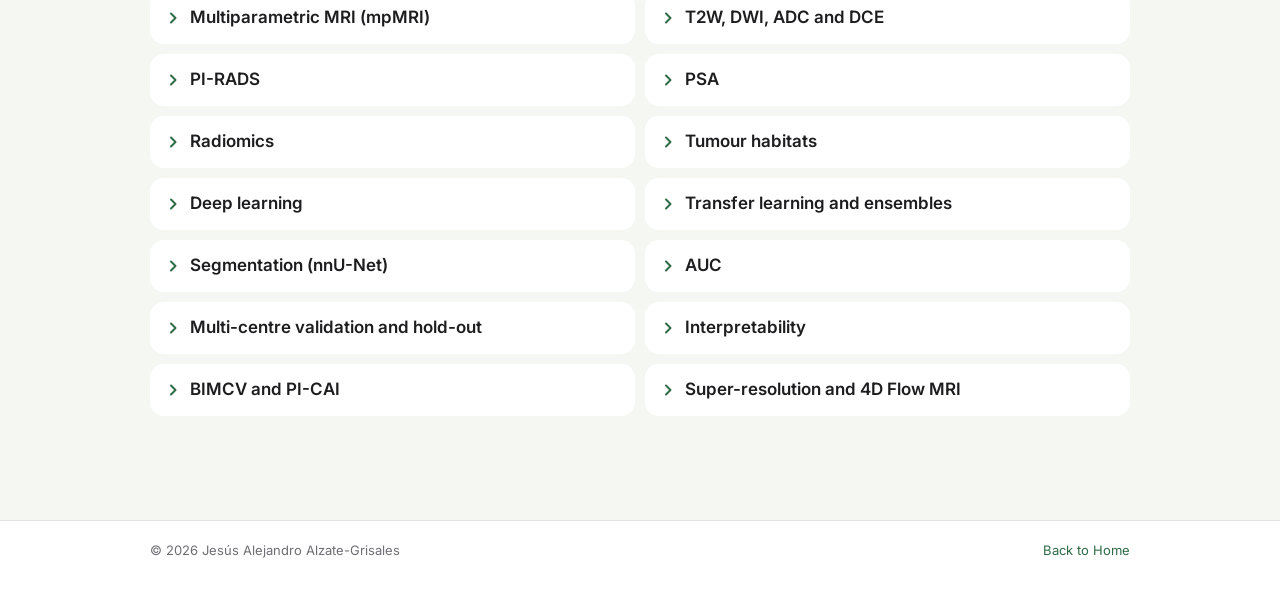
==== commit 49e79b37: "Redesign the PhD page and add two explainer videos PhD page, reviewed against Apple's HIG: - Hero in" ====
--- a/phd.html
+++ b/phd.html
@@ -14,7 +14,7 @@
   <link rel="preconnect" href="https://fonts.googleapis.com">
   <link rel="preconnect" href="https://fonts.gstatic.com" crossorigin>
   <link href="https://fonts.googleapis.com/css2?family=Inter:wght@400;500;600;700&display=swap" rel="stylesheet">
-  <link rel="stylesheet" href="styles.css?v=6">
+  <link rel="stylesheet" href="styles.css?v=12">
 </head>
 <body>
   <a class="skip" href="#main" data-i18n="skip">Saltar al contenido</a>
@@ -39,24 +39,34 @@
 
   <main id="main">
     <section class="phero" id="top">
-      <div class="wrap">
-        <a class="back" href="index.html" data-i18n="phd.back">Volver al inicio</a>
-        <p class="hero__role" data-i18n="phd.eyebrow">Mi doctorado</p>
-        <h1 id="phdAcronym">PROST-AID</h1>
-        <p class="phero__title" id="phdTitle"></p>
-        <p class="phero__lede" id="phdLede"></p>
+      <div class="wrap phero__grid">
+        <div class="phero__intro">
+          <a class="back" href="index.html" data-i18n="phd.back">Volver al inicio</a>
+          <p class="hero__role" data-i18n="phd.eyebrow">Mi doctorado</p>
+          <h1 id="phdAcronym">PROST-AID</h1>
+          <p class="phero__lede" id="phdLede"></p>
+          <p class="phero__title"><span data-i18n="phd.officialTitle">Título oficial</span> <span id="phdTitle"></span></p>
+        </div>
 
-        <div class="status">
+        <aside class="status" aria-labelledby="statusLabel">
           <div class="status__top">
-            <span class="status__label" data-i18n="phd.progress">Avance de la tesis</span>
+            <span class="status__label" id="statusLabel" data-i18n="phd.progress">Avance de la tesis</span>
             <span class="status__value" id="statusValue"></span>
           </div>
-          <div class="bar" id="statusBar" role="img"><span class="bar__done"></span><span class="bar__range"></span></div>
+          <div class="bar" id="statusBar" role="img"><span class="bar__range"></span><span class="bar__done"></span></div>
+          <p class="legend" aria-hidden="true"><span><i class="legend__done"></i><span data-i18n="phd.legendDone">Completado</span></span><span><i class="legend__range"></i><span data-i18n="phd.legendRange">Hasta el máximo del informe</span></span></p>
           <p class="status__text" id="statusText"></p>
+          <dl class="facts" id="facts"></dl>
           <p class="status__updated" id="statusUpdated"></p>
-        </div>
+        </aside>
+      </div>
 
-        <dl class="facts" id="facts"></dl>
+      <div class="wrap">
+        <figure class="film">
+          <video class="autofilm" id="phdFilm" src="assets/prostaid.mp4?v=2" poster="assets/prostaid-poster.jpg?v=2" width="1920" height="1080"
+            muted loop playsinline controls preload="metadata" aria-describedby="filmCaption"></video>
+          <figcaption id="filmCaption" data-i18n="phd.filmCaption">PROST-AID en 54 segundos. Vídeo en inglés, con el texto en pantalla y sin voz.</figcaption>
+        </figure>
       </div>
     </section>
 
@@ -72,13 +82,19 @@
         <ol class="group stagger objectives" id="objectives"></ol>
 
         <h3 class="subhead reveal" data-i18n="phd.data">Los datos</h3>
-        <div class="figures stagger" id="dataFigures"></div>
+        <div class="figures reveal" id="dataFigures"></div>
       </div>
     </section>
 
     <section class="section" id="results">
       <div class="wrap">
         <h2 class="reveal" data-i18n="phd.results">Resultados hasta ahora</h2>
+        <figure class="film film--paper reveal">
+          <video class="autofilm" id="paperFilm" src="assets/csdetect.mp4?v=1" poster="assets/csdetect-poster.jpg?v=1" width="1920" height="1080"
+            muted loop playsinline controls preload="metadata" aria-describedby="paperCaption"></video>
+          <figcaption id="paperCaption"><span data-i18n="phd.paperCaption">El artículo de Scientific Reports en 84 segundos. Vídeo en inglés, con figuras del propio artículo.</span>
+            <a href="https://doi.org/10.1038/s41598-026-42214-7" target="_blank" rel="noopener" data-i18n="phd.paperLink">Leer el artículo</a></figcaption>
+        </figure>
         <div class="results stagger" id="resultCards"></div>
       </div>
     </section>
@@ -86,26 +102,22 @@
     <section class="section section--grouped" id="plan">
       <div class="wrap">
         <h2 class="reveal" data-i18n="phd.plan">Plan de trabajo</h2>
-        <p class="lead reveal" data-i18n="phd.planLead">Siete paquetes de trabajo repartidos en tres años de ayuda y uno de prórroga. El tramo intenso de cada barra es lo completado con seguridad; el suave llega hasta el máximo que da el último informe.</p>
+        <p class="lead reveal" data-i18n="phd.planLead">Siete paquetes de trabajo repartidos en tres años de ayuda y uno de prórroga.</p>
+        <p class="legend legend--plan reveal" aria-hidden="true"><span><i class="legend__done"></i><span data-i18n="phd.legendDone">Completado</span></span><span><i class="legend__range"></i><span data-i18n="phd.legendRange">Hasta el máximo del informe</span></span></p>
         <ol class="group stagger packages" id="packages"></ol>
 
-        <div class="columns plan__cols">
-          <div>
-            <h3 class="subhead reveal" data-i18n="phd.log">Hitos y novedades</h3>
-            <ol class="group stagger timeline" id="log"></ol>
-          </div>
-          <div>
-            <h3 class="subhead reveal" data-i18n="phd.next">Lo siguiente</h3>
-            <ul class="group stagger" id="next"></ul>
-          </div>
-        </div>
+        <h3 class="subhead reveal" data-i18n="phd.next">Lo siguiente</h3>
+        <ul class="group next stagger" id="next"></ul>
+
+        <h3 class="subhead reveal" data-i18n="phd.log">Hitos y novedades</h3>
+        <div class="years stagger" id="log"></div>
       </div>
     </section>
 
     <section class="section" id="outputs">
       <div class="wrap">
         <h2 class="reveal" data-i18n="phd.outputs">Publicaciones y comunicaciones</h2>
-        <div class="seg reveal" role="radiogroup" aria-label="Estado" data-i18n-aria="phd.statusFilter" id="outFilter"></div>
+        <div class="seg reveal" role="radiogroup" aria-label="Tipo" data-i18n-aria="phd.statusFilter" id="outFilter"></div>
         <ol class="group stagger outputs" id="outList"></ol>
       </div>
     </section>
@@ -132,8 +144,8 @@
     </div>
   </footer>
 
-  <script src="data/phd.js?v=6"></script>
-  <script src="js/i18n.js?v=6"></script>
-  <script src="js/phd.js?v=6"></script>
+  <script src="data/phd.js?v=12"></script>
+  <script src="js/i18n.js?v=12"></script>
+  <script src="js/phd.js?v=12"></script>
 </body>
 </html>
--- a/styles.css
+++ b/styles.css
@@ -14,6 +14,11 @@
   --pastel: #cfead6;             /* primary action */
   --on-pastel: #1f4d31;
   --pastel-soft: #e3f2e6;        /* secondary action, selection */
+  --plate-top: #e3f2e6;          /* portrait plate */
+  --plate-bottom: #bfe3c8;
+  --plate-shadow: rgba(31, 77, 49, 0.16);
+  --meter: #3f8a5a;              /* progress fill, 3.7:1 on its track */
+  --meter-hatch: rgba(63, 138, 90, 0.75);
   --switch-on: #7cc792;
   --nav-bg: rgba(255, 255, 255, 0.72);
   --nav-shadow: 0 1px 2px rgba(0,0,0,.04), 0 8px 24px rgba(0,0,0,.08);
@@ -36,6 +41,11 @@
     --pastel: #a8dcb5;
     --on-pastel: #0f2b1a;
     --pastel-soft: #22332a;
+    --plate-top: #2c4535;
+    --plate-bottom: #1b2b21;
+    --plate-shadow: rgba(0, 0, 0, 0.45);
+    --meter: #7cc792;
+    --meter-hatch: rgba(124, 199, 146, 0.6);
     --switch-on: #5fae78;
     --nav-bg: rgba(36, 36, 38, 0.72);
     --nav-shadow: 0 0 0 1px rgba(255,255,255,.08), 0 8px 24px rgba(0,0,0,.5);
@@ -43,7 +53,7 @@
   .section--grouped { border-top: 1px solid var(--separator); }
 }
 @media (prefers-contrast: more) {
-  :root { --ink-2: var(--ink); --separator: rgba(127, 127, 127, 0.7); }
+  :root { --ink-2: var(--ink); --separator: rgba(127, 127, 127, 0.7); --meter-hatch: var(--meter); }
 }
 
 /* ---------- Base ---------- */
@@ -119,6 +129,8 @@
 .btn--primary { background: var(--pastel); color: var(--on-pastel); }
 .btn--secondary { background: var(--fill); color: var(--ink); }
 .btn--large { min-height: 50px; padding: 0 26px; }
+.btn--icon { gap: 7px; padding-left: 17px; }
+.btn--icon svg { flex: none; }
 .link { background: none; border: 0; color: var(--green); cursor: pointer; padding: 0; min-height: 44px; font-size: .9375rem; }
 .link:hover { text-decoration: underline; text-underline-offset: 3px; }
 .more { margin: 6px 0 0 16px; }
@@ -143,10 +155,15 @@
 .hero { padding: 120px 0 clamp(64px, 9vw, 104px); }
 .hero__grid { display: grid; grid-template-columns: minmax(260px, 380px) 1fr; gap: clamp(32px, 6vw, 72px); align-items: center; }
 .hero__figure { margin: 0; position: relative; }
-.hero__figure::before {                       /* soft pastel plate behind the portrait */
-  content: ""; position: absolute; inset: 24px -18px -18px 24px; border-radius: 32px; background: var(--pastel); opacity: .7;
-}
-.hero__figure img { position: relative; width: 100%; height: auto; aspect-ratio: 4 / 5; object-fit: cover; object-position: 50% 18%; border-radius: 28px; background: var(--grouped); }
+.hero__figure::before {                       /* pastel plate the portrait stands on; the head rises past its top edge */
+  content: ""; position: absolute; inset: 30% 0 0 0; border-radius: 32px;
+  background: linear-gradient(165deg, var(--plate-top), var(--plate-bottom));
+}
+.hero__figure img {
+  position: relative; display: block; width: 100%; height: auto;
+  border-radius: 0 0 32px 32px;               /* the body ends flush with the plate's rounded corners */
+  filter: drop-shadow(0 8px 22px var(--plate-shadow));
+}
 .hero__role { margin: 0 0 12px; font-size: 1.0625rem; font-weight: 600; color: var(--green); }
 .hero h1 { font-size: clamp(2.5rem, 5.4vw, 4rem); font-weight: 700; letter-spacing: -0.03em; line-height: 1.04; }
 .hero__lede { margin: 20px 0 0; font-size: clamp(1.25rem, 2.1vw, 1.5rem); line-height: 1.35; letter-spacing: -0.01em; max-width: 30ch; }
@@ -249,35 +266,55 @@
 .toast.is-on { opacity: 1; }
 
 /* ---------- PhD page ---------- */
-.phero { padding: 112px 0 clamp(56px, 8vw, 88px); }
+/* hero: the story on the leading side, the live status card on the trailing side */
+.phero { padding: 104px 0 clamp(56px, 8vw, 88px); }
+.phero__grid { display: grid; grid-template-columns: minmax(0, 1fr) minmax(320px, 420px); gap: 32px clamp(32px, 6vw, 72px); align-items: start; }
+@media (max-width: 900px) { .phero__grid { grid-template-columns: 1fr; } }
 .back { display: inline-flex; align-items: center; min-height: 44px; font-size: .9375rem; margin-bottom: 8px; }
 .back::before { content: "‹"; font-size: 1.4em; line-height: 1; margin-right: 6px; }
 .phero h1 { font-size: clamp(3rem, 8vw, 5.5rem); font-weight: 700; letter-spacing: -0.04em; line-height: 1; }
-.phero__title { margin: 16px 0 0; color: var(--ink-2); font-size: 1.0625rem; max-width: 62ch; }
-.phero__lede { margin: 24px 0 0; font-size: clamp(1.25rem, 2.1vw, 1.5rem); line-height: 1.35; letter-spacing: -0.01em; max-width: 34ch; }
-.lead { color: var(--ink-2); max-width: 62ch; margin: -16px 0 24px; }
-
-.status { margin-top: 36px; background: var(--grouped); border-radius: var(--radius); padding: 20px; max-width: 640px; }
+.phero__lede { margin: 20px 0 0; font-size: clamp(1.25rem, 2.1vw, 1.5rem); line-height: 1.35; letter-spacing: -0.01em; max-width: 30ch; }
+.phero__title { margin: 24px 0 0; padding-top: 16px; border-top: 1px solid var(--separator); color: var(--ink-2); font-size: .9375rem; max-width: 56ch; }
+.phero__title > span:first-child { display: block; font-size: .8125rem; font-weight: 600; color: var(--ink); margin-bottom: 2px; }
+.lead { color: var(--ink-2); max-width: 62ch; margin: -16px 0 16px; }
+
+.status { background: var(--grouped); border-radius: 22px; padding: 22px 22px 18px; }
 @media (prefers-color-scheme: dark) { .status { background: var(--card); } }
 .status__top { display: flex; justify-content: space-between; align-items: baseline; gap: 12px; margin-bottom: 12px; }
 .status__label { font-weight: 600; }
 .status__value { font: 600 1.375rem/1 var(--font-display); font-variant-numeric: tabular-nums; color: var(--green); }
 .status__text { margin: 14px 0 0; font-size: .9375rem; }
-.status__updated { margin: 8px 0 0; font-size: .8125rem; color: var(--ink-2); }
-
-/* progress shown as a range: solid up to what is certain, soft up to the reported ceiling */
+.status__updated { margin: 14px 0 0; font-size: .8125rem; color: var(--ink-2); }
+
+/* the signature: progress as an honest range. Solid up to what is certain, hatched up to the
+   report's upper bound. The hatching is a shape cue, so the range never relies on tint alone. */
 .bar { position: relative; height: 10px; border-radius: 10px; background: var(--fill); overflow: hidden; }
-.bar--thin { height: 6px; margin-top: 10px; }
+.bar--thin { height: 8px; margin-top: 10px; }
 .bar__done, .bar__range { position: absolute; inset: 0 auto 0 0; border-radius: inherit; }
-.bar__range { width: var(--to); background: var(--pastel); opacity: .55; }
-.bar__done { width: var(--from); background: var(--switch-on); z-index: 1; }
+.bar__range { width: var(--to); background: repeating-linear-gradient(-45deg, var(--meter-hatch) 0 2px, transparent 2px 5px); box-shadow: inset 0 0 0 1px var(--meter-hatch); }
+.bar__done { width: var(--from); background: var(--meter); z-index: 1; }
 .js .bar__done, .js .bar__range { transition: width 1.1s var(--ease-out) .2s; }
 .js .stagger:not(.is-in) .bar__done, .js .stagger:not(.is-in) .bar__range { width: 0; }
-
-.facts { margin: 24px 0 0; display: grid; grid-template-columns: repeat(auto-fit, minmax(220px, 1fr)); gap: 0 32px; max-width: 980px; }
-.facts div { padding: 12px 0; border-top: 1px solid var(--separator); }
-.facts dt { font-size: .8125rem; color: var(--ink-2); }
-.facts dd { margin: 2px 0 0; font-size: .9375rem; }
+.legend { display: flex; flex-wrap: wrap; gap: 4px 18px; margin: 10px 0 0; font-size: .8125rem; color: var(--ink-2); }
+.legend > span { display: inline-flex; align-items: center; gap: 7px; }
+.legend i { width: 18px; height: 8px; border-radius: 8px; }
+.legend__done { background: var(--meter); }
+.legend__range { background: repeating-linear-gradient(-45deg, var(--meter-hatch) 0 2px, transparent 2px 5px); box-shadow: inset 0 0 0 1px var(--meter-hatch); }
+.legend--plan { margin: 0 0 16px; }
+
+/* the explainer film: full width under the header, same canvas colour as the film itself */
+.film { margin: clamp(40px, 6vw, 64px) 0 0; }
+.film video { display: block; width: 100%; height: auto; aspect-ratio: 16 / 9; border-radius: 22px; background: #f4f7f2; box-shadow: 0 1px 2px rgba(0,0,0,.05), 0 18px 48px rgba(31, 77, 49, .12); }
+@media (prefers-color-scheme: dark) { .film video { box-shadow: 0 0 0 1px rgba(255,255,255,.08); } }
+.film figcaption { margin-top: 12px; font-size: .875rem; color: var(--ink-2); }
+.film--paper { margin: 0 0 32px; }
+.film figcaption a { display: inline-flex; align-items: center; min-height: 32px; margin-left: 6px; font-weight: 500; }
+
+/* key facts as rows inside the status card */
+.facts { margin: 16px 0 0; border-top: 1px solid var(--separator); }
+.facts div { display: grid; grid-template-columns: 7.5em 1fr; gap: 12px; padding: 9px 0; border-bottom: 1px solid var(--separator); }
+.facts dt { font-size: .8125rem; color: var(--ink-2); padding-top: 1px; }
+.facts dd { margin: 0; font-size: .875rem; }
 
 .why { display: grid; grid-template-columns: repeat(3, 1fr); gap: 12px; }
 .card { background: var(--card); border-radius: var(--radius); padding: 20px 22px; }
@@ -307,34 +344,58 @@
   .flow__step:not(:last-child)::after { top: auto; right: auto; bottom: -19px; left: 32px; transform: rotate(135deg); }
 }
 
-.objectives { counter-reset: obj; }
-.objectives li { counter-increment: obj; padding-left: 52px; }
-.objectives li::after { content: counter(obj); position: absolute; left: 16px; top: 14px; width: 24px; height: 24px; border-radius: 50%; background: var(--pastel-soft); color: var(--green); font-size: .8125rem; font-weight: 600; display: grid; place-items: center; }
-
-.figures { display: grid; grid-template-columns: repeat(3, 1fr); gap: 12px; }
-.figure { background: var(--card); border-radius: var(--radius); padding: 20px 22px; }
-.figure__value { display: block; font: 700 clamp(2rem, 4vw, 2.75rem)/1 var(--font-display); letter-spacing: -0.03em; color: var(--green); font-variant-numeric: tabular-nums; }
-.figure__label { display: block; font-weight: 600; margin-top: 8px; }
-.figure p { margin: 4px 0 0; font-size: .9375rem; color: var(--ink-2); }
-@media (max-width: 760px) { .figures { grid-template-columns: 1fr; } }
+/* ids that exist in the proposal itself: O1–O5 objectives, PT1–PT7 work packages */
+.pkg__id { color: var(--green); font-weight: 600; font-variant-numeric: tabular-nums; margin-right: 4px; }
+.objectives li { display: grid; grid-template-columns: 2.4em 1fr; align-items: baseline; }
+.objectives .pkg__id { font-size: .9375rem; }
+
+/* the datasets as one strip of three, not three trophy cards */
+.figures { display: grid; grid-template-columns: repeat(3, 1fr); background: var(--card); border-radius: var(--radius); }
+.figure { padding: 18px 22px 20px; }
+.figure + .figure { border-left: 1px solid var(--separator); }
+.figure__head { margin: 0; line-height: 1.25; }
+.figure__value { display: block; margin-bottom: 6px; font: 700 1.75rem/1 var(--font-display); letter-spacing: -0.02em; color: var(--green); font-variant-numeric: tabular-nums; }
+.figure__label { font-weight: 600; }
+.figure__text { margin: 8px 0 0; font-size: .9375rem; color: var(--ink-2); }
+@media (max-width: 760px) {
+  .figures { grid-template-columns: 1fr; }
+  .figure + .figure { border-left: 0; border-top: 1px solid var(--separator); }
+}
 
 .results { display: grid; grid-template-columns: repeat(2, 1fr); gap: 12px; }
-.result { background: var(--grouped); border-radius: var(--radius); padding: 24px; }
+.result { display: flex; flex-direction: column; background: var(--grouped); border-radius: var(--radius); padding: 22px 24px; }
 @media (prefers-color-scheme: dark) { .result { background: var(--card); } }
-.result__metric { margin: 0 0 12px; }
-.result__metric span { font: 700 clamp(2.25rem, 4.4vw, 3rem)/1 var(--font-display); letter-spacing: -0.03em; color: var(--green); font-variant-numeric: tabular-nums; }
-.result__metric small { font-size: .9375rem; color: var(--ink-2); margin-left: 4px; }
+.result__metric { margin: 0 0 10px; }
+.result__metric span { font: 700 1.75rem/1 var(--font-display); letter-spacing: -0.02em; color: var(--green); font-variant-numeric: tabular-nums; }
+.result__metric small { font-size: .875rem; font-weight: 600; color: var(--ink-2); margin-left: 4px; }
 .result h3 { font-size: 1.1875rem; font-weight: 600; margin-bottom: 6px; }
 .result p { font-size: .9375rem; }
-.result__src { margin: 0; color: var(--ink-2); font-size: .875rem; }
+.result__src { margin: auto 0 0; padding-top: 12px; color: var(--ink-2); font-size: .875rem; }
 @media (max-width: 760px) { .results { grid-template-columns: 1fr; } }
 
-.pkg__id { color: var(--green); font-variant-numeric: tabular-nums; margin-right: 4px; }
-.plan__cols { margin-top: 8px; }
-.timeline .item__title { font-weight: 600; }
+/* what comes next: open rings, the same marker the milestones fill in once they happen */
+.next li { padding-left: 40px; font-size: .9375rem; }
+.next li::after { content: ""; position: absolute; left: 17px; top: 21px; width: 10px; height: 10px; border-radius: 50%; box-shadow: inset 0 0 0 2px var(--meter); }
+
+/* milestones on a rail, grouped by year: the year column says when, the rail says in order */
+.mile { display: grid; grid-template-columns: 72px 1fr; gap: 0 20px; }
+.mile + .mile { margin-top: 6px; }
+.mile__label { margin: 0; padding-top: 14px; font: 600 1.0625rem/1.3 var(--font-display); color: var(--green); font-variant-numeric: tabular-nums; }
+.mile__items { list-style: none; margin: 0; padding: 0 0 0 22px; border-left: 2px solid var(--separator); }
+.mile__items li { position: relative; padding: 12px 0; }
+.mile__items li::before { content: ""; position: absolute; left: -28px; top: 19px; width: 10px; height: 10px; border-radius: 50%; background: var(--meter); box-shadow: 0 0 0 3px var(--grouped); }
+@media (prefers-color-scheme: dark) { .mile__items li::before { box-shadow: 0 0 0 3px var(--bg); } }
+.mile__items .item__title { font-weight: 600; }
+@media (max-width: 600px) {
+  .mile { grid-template-columns: 1fr; }
+  .mile__label { padding: 8px 0 0; }
+}
 
 #outFilter { margin-bottom: 16px; }
-.out__meta { display: flex; flex-wrap: wrap; align-items: center; gap: 4px 14px; margin-top: 6px; font-size: .875rem; color: var(--ink-2); }
+.seg__count { font-size: .75rem; color: var(--ink-2); font-variant-numeric: tabular-nums; margin-left: 2px; }
+.seg button[aria-checked="true"] .seg__count { color: inherit; opacity: .75; }
+.out__meta { display: flex; flex-wrap: wrap; align-items: center; gap: 0 14px; margin-top: 4px; font-size: .875rem; color: var(--ink-2); }
+.out__meta a { display: inline-flex; align-items: center; min-height: 32px; font-weight: 500; }
 .chip { display: inline-flex; align-items: center; min-height: 22px; padding: 0 9px; border-radius: 980px; font-size: .75rem; font-weight: 600; background: var(--fill); color: var(--ink); }
 .chip--published, .chip--accepted { background: var(--pastel); color: var(--on-pastel); }
 
@@ -353,11 +414,13 @@
 /* ---------- Motion ----------
    Entrance on load, reveal on scroll, short and once. Reduced motion turns all of it off. */
 @keyframes rise { from { opacity: 0; transform: translate3d(0, 18px, 0); } }
-@keyframes plate { from { opacity: 0; transform: translate3d(-24px, -24px, 0) scale(.96); } }
-@keyframes settle { from { opacity: 0; transform: scale(1.04); } }
-
-.hero__figure img { animation: settle .9s var(--ease-out) both; }
-.hero__figure::before { animation: plate 1s .15s var(--ease-out) both; transform: translate3d(0, var(--py, 0px), 0); }
+@keyframes plate { from { opacity: 0; transform: scale(.94); } }
+@keyframes settle { from { opacity: 0; transform: scale(.97); } }
+
+/* both grow from the bottom edge so the body never slips below the plate */
+.hero__figure { transform: translate3d(0, var(--py, 0px), 0); }
+.hero__figure::before { transform-origin: 50% 100%; animation: plate .9s var(--ease-out) both; }
+.hero__figure img { transform-origin: 50% 100%; animation: settle 1s .12s var(--ease-out) both; }
 .hero__text > * { animation: rise .7s var(--ease-out) both; }
 .hero__text > :nth-child(1) { animation-delay: .1s; }
 .hero__text > :nth-child(2) { animation-delay: .18s; }
@@ -396,5 +459,5 @@
   html { scroll-behavior: auto; }
   *, *::before, *::after { transition-duration: .01ms !important; transition-delay: 0s !important; animation: none !important; }
   .js .reveal:not(.is-in), .js .stagger:not(.is-in) > * { opacity: 1; transform: none; }
-  .hero__figure::before { transform: none; }
-}
+  .hero__figure { transform: none; }
+}
